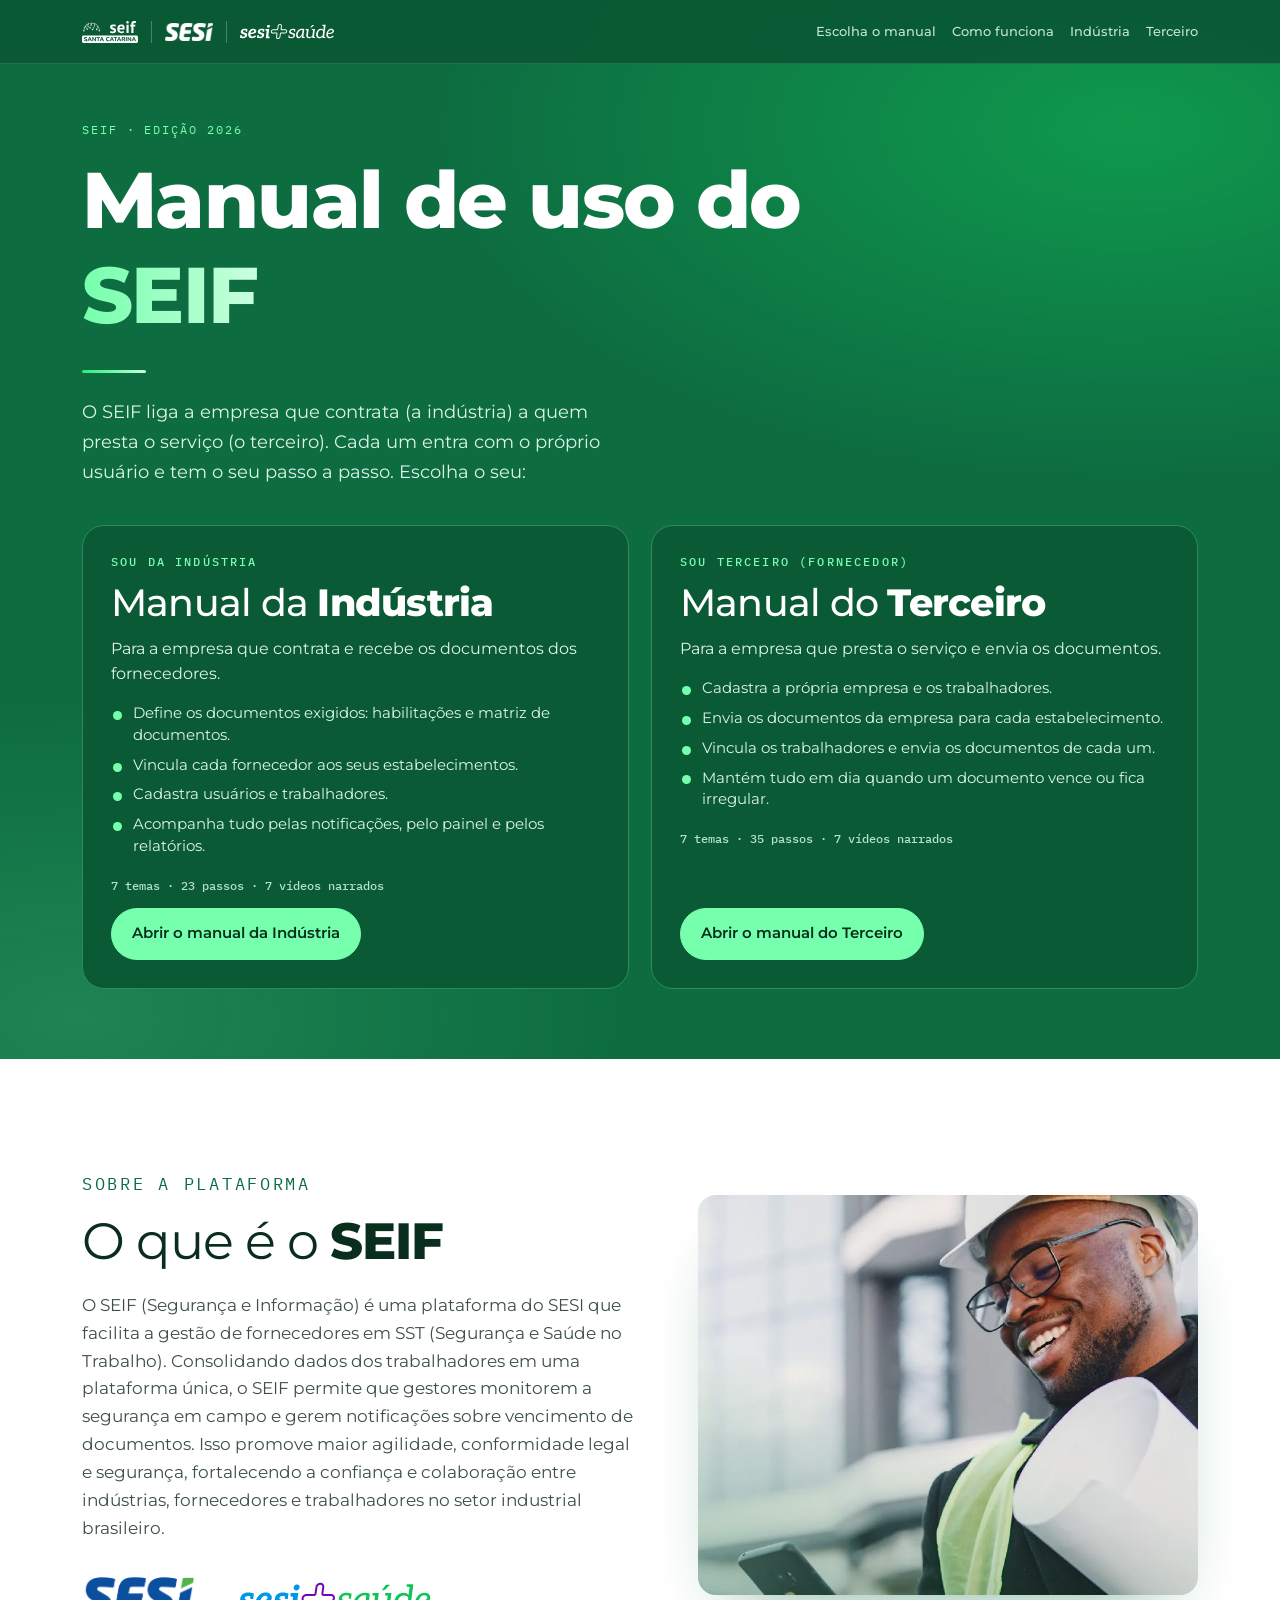
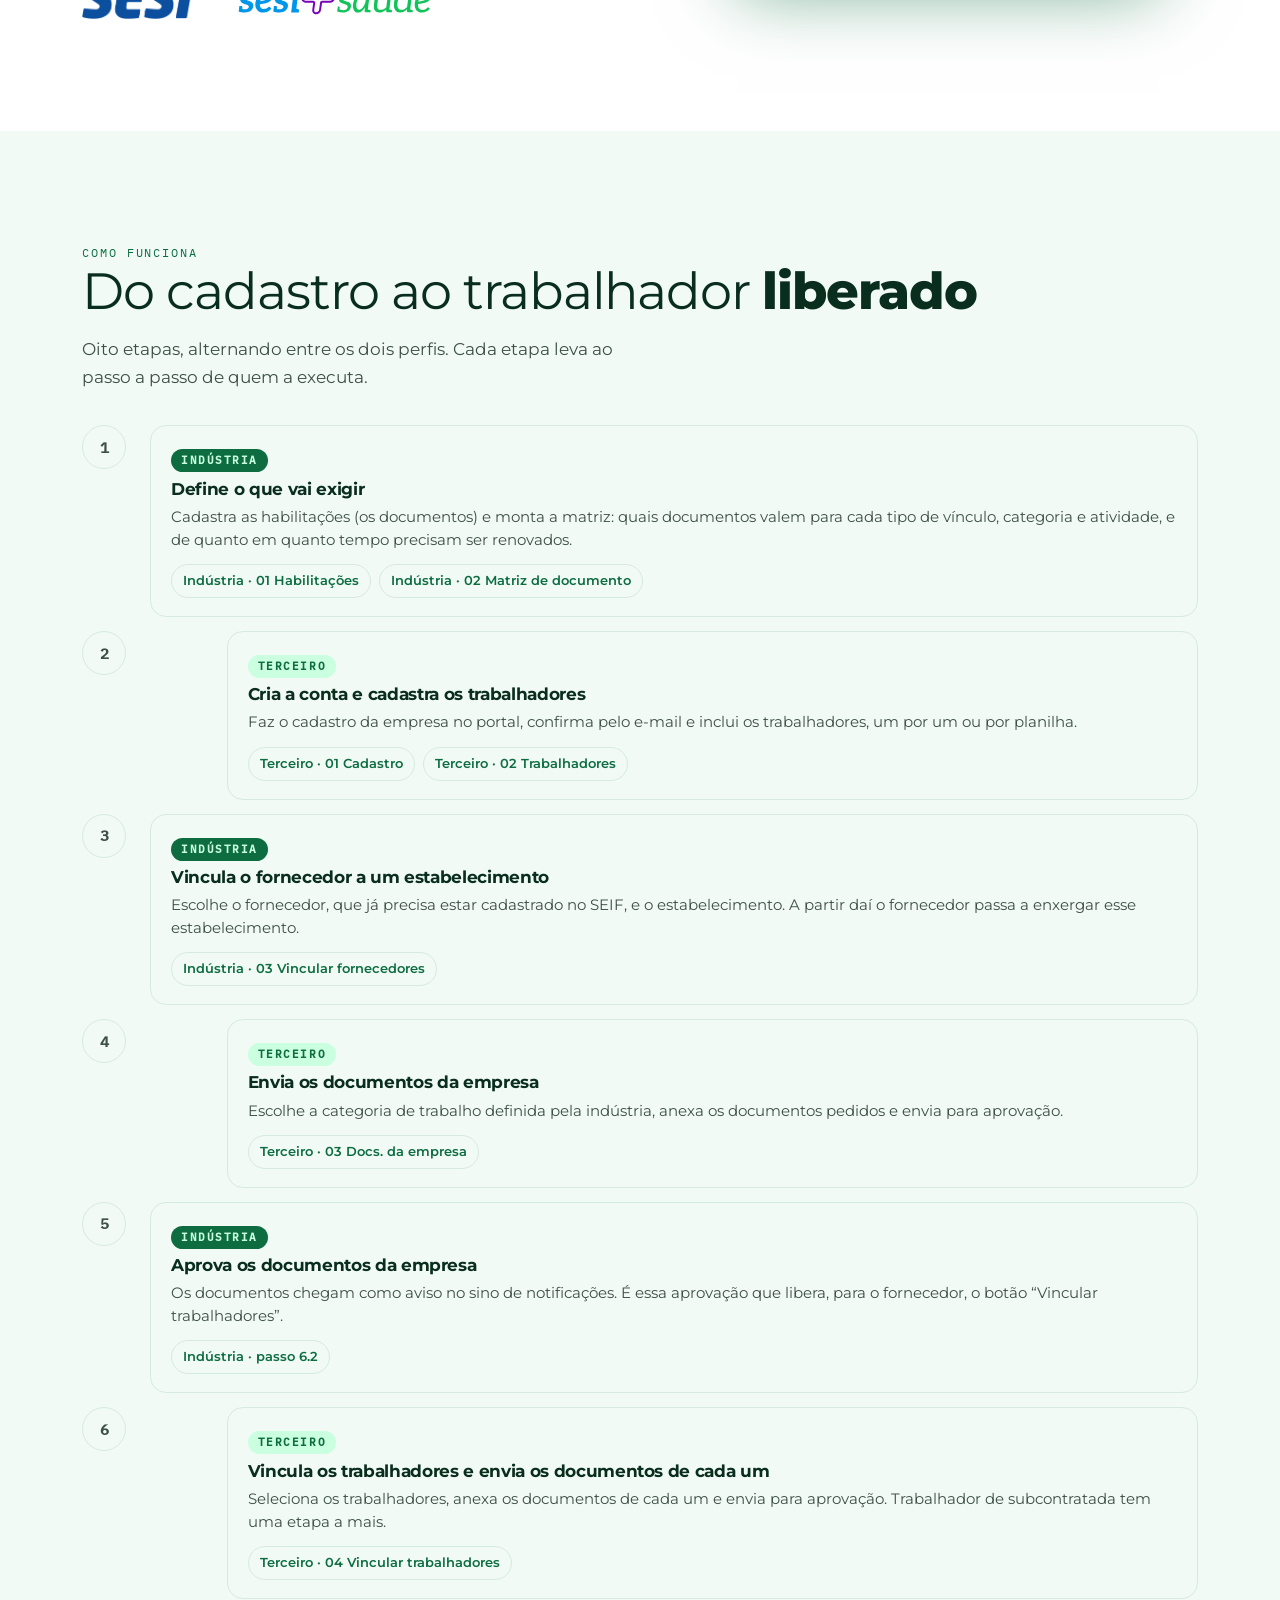
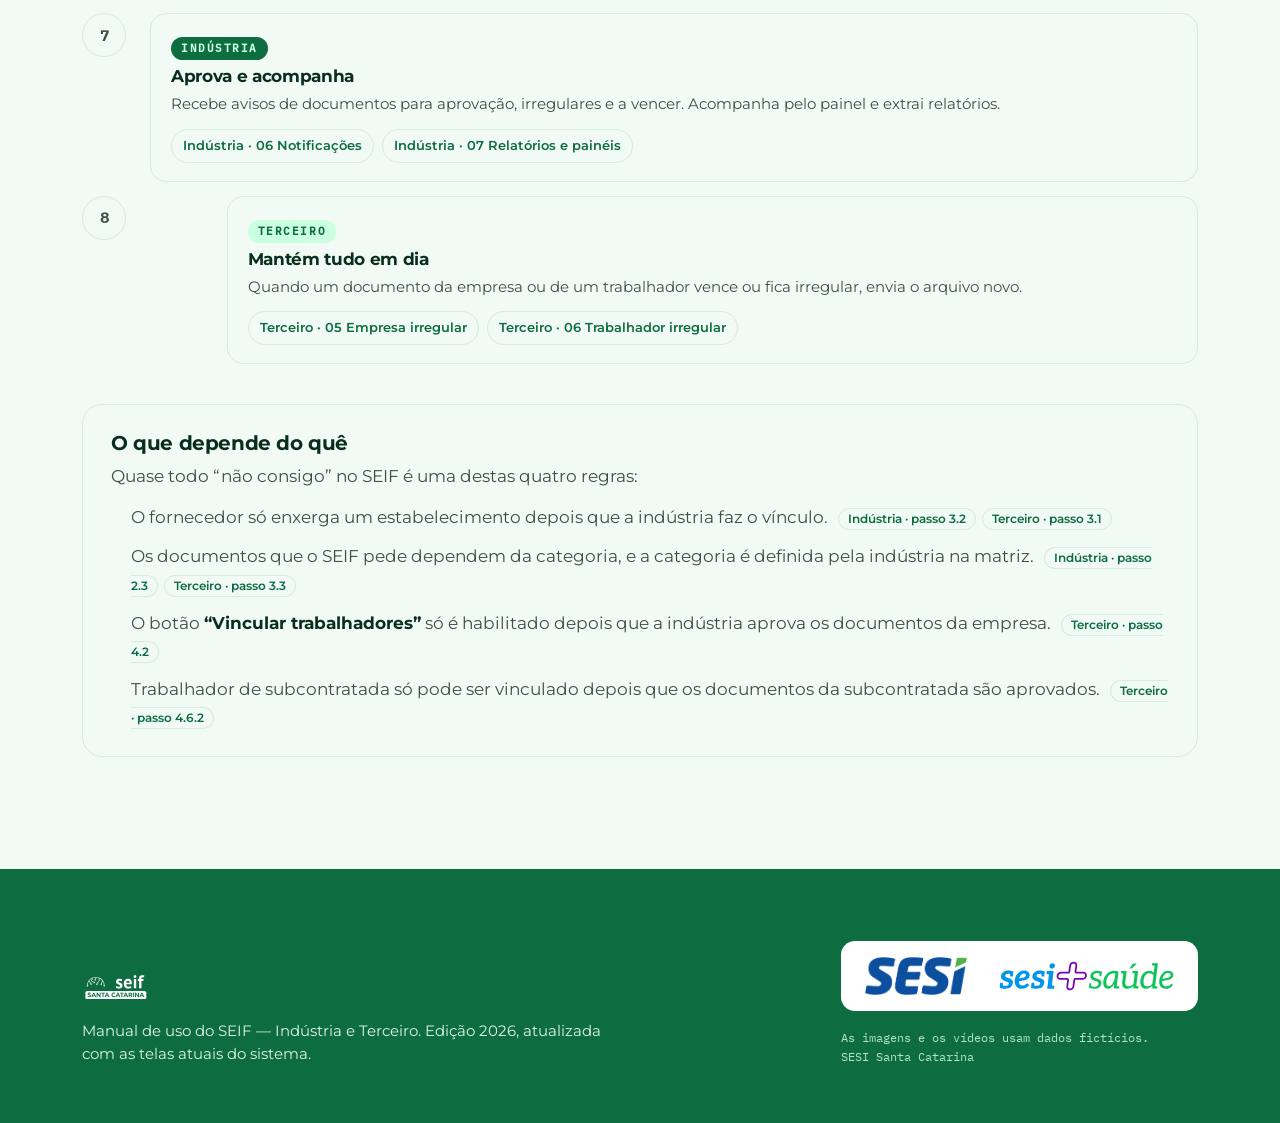
==== index.html @ ada1b806 "Add files via upload" ====
<!DOCTYPE html>
<html lang="pt-BR" class="no-js">
<head>
<meta charset="UTF-8">
<meta name="viewport" content="width=device-width, initial-scale=1.0">
<title>Manual SEIF · 2026</title>
<meta name="description" content="Manual de uso do SEIF: escolha o passo a passo da Indústria ou do Terceiro (fornecedor). Edição 2026.">
<meta name="theme-color" content="#0D6D41">
<link rel="icon" href="data:image/svg+xml,%3Csvg xmlns='http://www.w3.org/2000/svg' viewBox='0 0 64 64'%3E%3Crect width='64' height='64' rx='14' fill='%230D6D41'/%3E%3Ctext x='32' y='44' font-family='Arial' font-size='34' font-weight='700' text-anchor='middle' fill='%23CAFFDF'%3ES%3C/text%3E%3C/svg%3E">
<style>
@font-face{font-family:Montserrat;src:url(assets/fonts/montserrat-latin-400-normal.woff2) format('woff2');font-weight:400;font-display:swap}
@font-face{font-family:Montserrat;src:url(assets/fonts/montserrat-latin-500-normal.woff2) format('woff2');font-weight:500;font-display:swap}
@font-face{font-family:Montserrat;src:url(assets/fonts/montserrat-latin-600-normal.woff2) format('woff2');font-weight:600;font-display:swap}
@font-face{font-family:Montserrat;src:url(assets/fonts/montserrat-latin-700-normal.woff2) format('woff2');font-weight:700;font-display:swap}
@font-face{font-family:Montserrat;src:url(assets/fonts/montserrat-latin-800-normal.woff2) format('woff2');font-weight:800;font-display:swap}
@font-face{font-family:'IBM Plex Mono';src:url(assets/fonts/ibm-plex-mono-latin-400-normal.woff2) format('woff2');font-weight:400;font-display:swap}
@font-face{font-family:'IBM Plex Mono';src:url(assets/fonts/ibm-plex-mono-latin-500-normal.woff2) format('woff2');font-weight:500;font-display:swap}
</style>
<link rel="stylesheet" href="assets/css/manual.css">
</head>
<body>
<a class="skip" href="#conteudo">Pular para o conteúdo</a>

<!-- Ícones reutilizados na página -->
<svg width="0" height="0" style="position:absolute" aria-hidden="true">
  <defs>
    <symbol id="i-busca" viewBox="0 0 24 24" fill="none" stroke="currentColor" stroke-width="1.9" stroke-linecap="round"><circle cx="11" cy="11" r="7"/><path d="m20 20-3.6-3.6"/></symbol>
    <symbol id="i-play" viewBox="0 0 24 24"><path fill="currentColor" d="M8 5.6v12.8c0 .8.9 1.3 1.6.9l10-6.4c.6-.4.6-1.4 0-1.8l-10-6.4C8.9 4.3 8 4.8 8 5.6z"/></symbol>
    <symbol id="i-zoom" viewBox="0 0 24 24" fill="none" stroke="currentColor" stroke-width="1.9" stroke-linecap="round"><circle cx="11" cy="11" r="7"/><path d="m20 20-3.6-3.6M11 8v6M8 11h6"/></symbol>
    <symbol id="i-lupa" viewBox="0 0 24 24"><path fill="currentColor" d="M20 19.59V8l-6-6H6c-1.1 0-1.99.9-1.99 2L4 20c0 1.1.89 2 1.99 2H18c.45 0 .85-.15 1.19-.4l-4.43-4.43c-.8.52-1.74.83-2.76.83-2.76 0-5-2.24-5-5s2.24-5 5-5 5 2.24 5 5c0 1.02-.31 1.96-.83 2.75L20 19.59zM9 13c0 1.66 1.34 3 3 3s3-1.34 3-3-1.34-3-3-3-3 1.34-3 3z"/></symbol>
    <symbol id="i-bloqueado" viewBox="0 0 24 24"><path fill="currentColor" d="M12 2C6.48 2 2 6.48 2 12s4.48 10 10 10 10-4.48 10-10S17.52 2 12 2zM4 12c0-4.42 3.58-8 8-8 1.85 0 3.55.63 4.9 1.69L5.69 16.9C4.63 15.55 4 13.85 4 12zm8 8c-1.85 0-3.55-.63-4.9-1.69L18.31 7.1C19.37 8.45 20 10.15 20 12c0 4.42-3.58 8-8 8z"/></symbol>
    <symbol id="i-grupo" viewBox="0 0 24 24"><path fill="currentColor" d="M16 11c1.66 0 2.99-1.34 2.99-3S17.66 5 16 5c-1.66 0-3 1.34-3 3s1.34 3 3 3zm-8 0c1.66 0 2.99-1.34 2.99-3S9.66 5 8 5C6.34 5 5 6.34 5 8s1.34 3 3 3zm0 2c-2.33 0-7 1.17-7 3.5V19h14v-2.5c0-2.33-4.67-3.5-7-3.5zm8 0c-.29 0-.62.02-.97.05 1.16.84 1.97 1.97 1.97 3.45V19h6v-2.5c0-2.33-4.67-3.5-7-3.5z"/></symbol>
  </defs>
</svg>

<header class="bar">
  <div class="bar__in">
    <div class="marks"><a class="mark" href="#inicio" aria-label="SEIF — voltar ao início"><i class="lg lg--seif" data-lg="logo_w" role="img" aria-label="SEIF Santa Catarina"></i></a><b class="marks__sep" aria-hidden="true"></b><i class="lg lg--sesi" data-lg="logo_sesi" role="img" aria-label="SESI"></i><b class="marks__sep" aria-hidden="true"></b><i class="lg lg--saude" data-lg="logo_saude" role="img" aria-label="sesi+saúde"></i><span class="mark__name">Manual de uso</span></div>
    <nav class="bar__nav" id="menu" aria-label="Seções">
      <a href="#manuais">Escolha o manual</a>
      <a href="#ciclo">Como funciona</a>
      <a href="industria.html">Indústria</a>
      <a href="terceiro.html">Terceiro</a>
    </nav>
    <button class="bar__menu" type="button" aria-expanded="false" aria-controls="menu">Menu</button>
  </div>
  <i class="bar__progress" aria-hidden="true"></i>
</header>
<main id="conteudo">
  <section class="sec dark hero home-hero" id="inicio" data-title="Início" aria-label="Apresentação">
    <div class="wrap">
      <p class="eyebrow">SEIF · Edição 2026</p>
      <h1><span class="rv"><span>Manual</span></span> <span class="rv"><span>de</span></span> <span class="rv"><span>uso</span></span> <span class="rv"><span>do</span></span> <span class="rv"><span><em>SEIF</em></span></span></h1>
      <div class="hero__rule"></div>
      <p class="hero__lede">O SEIF liga a empresa que contrata (a indústria) a quem presta o serviço (o terceiro). Cada um entra com o próprio usuário e tem o seu passo a passo. Escolha o seu:</p>
      <div class="choose" id="manuais">
        <a class="pick up" href="industria.html">
          <span class="pick__tag">Sou da indústria</span>
          <h2>Manual da <b>Indústria</b></h2>
          <p>Para a empresa que contrata e recebe os documentos dos fornecedores.</p>
          <ul><li>Define os documentos exigidos: habilitações e matriz de documentos.</li><li>Vincula cada fornecedor aos seus estabelecimentos.</li><li>Cadastra usuários e trabalhadores.</li><li>Acompanha tudo pelas notificações, pelo painel e pelos relatórios.</li></ul>
          <span class="pick__meta">7 temas · 23 passos · 7 vídeos narrados</span>
          <span class="btn btn--solid">Abrir o manual da Indústria</span>
        </a>
        <a class="pick up" href="terceiro.html">
          <span class="pick__tag">Sou terceiro (fornecedor)</span>
          <h2>Manual do <b>Terceiro</b></h2>
          <p>Para a empresa que presta o serviço e envia os documentos.</p>
          <ul><li>Cadastra a própria empresa e os trabalhadores.</li><li>Envia os documentos da empresa para cada estabelecimento.</li><li>Vincula os trabalhadores e envia os documentos de cada um.</li><li>Mantém tudo em dia quando um documento vence ou fica irregular.</li></ul>
          <span class="pick__meta">7 temas · 35 passos · 7 vídeos narrados</span>
          <span class="btn btn--solid">Abrir o manual do Terceiro</span>
        </a>
      </div>
    </div>
  </section>
  <section class="sec" id="sobre" data-title="O que é o SEIF">
    <div class="wrap">
      <div class="about">
        <div class="up">
          <p class="eyebrow">Sobre a plataforma</p>
          <h2>O que é o <b>SEIF</b></h2>
          <p>O SEIF (Segurança e Informação) é uma plataforma do SESI que facilita a gestão de fornecedores em SST (Segurança e Saúde no Trabalho). Consolidando dados dos trabalhadores em uma plataforma única, o SEIF permite que gestores monitorem a segurança em campo e gerem notificações sobre vencimento de documentos. Isso promove maior agilidade, conformidade legal e segurança, fortalecendo a confiança e colaboração entre indústrias, fornecedores e trabalhadores no setor industrial brasileiro.</p>
          <div class="brands"><img class="brands__sesi" data-img="logo_sesi" alt="SESI" width="470" height="176" loading="lazy" decoding="async"><img class="brands__saude" data-img="logo_saude" alt="SESI Saúde" width="553" height="95" loading="lazy" decoding="async"></div>
        </div>
        <figure class="photo up"><img data-img="capa" alt="Trabalhador da indústria consultando o celular" width="1100" height="699" loading="lazy"></figure>
      </div>
      </div>
  </section>
  <section class="sec soft" id="ciclo" data-title="Como funciona">
    <div class="wrap">
      <div class="up"><p class="eyebrow">Como funciona</p><h2>Do cadastro ao trabalhador <b>liberado</b></h2><p class="chap__lede" style="color:var(--ink-2)">Oito etapas, alternando entre os dois perfis. Cada etapa leva ao passo a passo de quem a executa.</p></div>
      <ol class="flow">
        <li class="i up"><span class="flow__n" aria-hidden="true">1</span><div class="flow__card"><span class="tag tag--i">Indústria</span><h3><span class="vh">Etapa 1: </span>Define o que vai exigir</h3><p>Cadastra as habilitações (os documentos) e monta a matriz: quais documentos valem para cada tipo de vínculo, categoria e atividade, e de quanto em quanto tempo precisam ser renovados.</p><p class="chips"><a class="chip chip--i" href="industria.html#habilitar">Indústria · 01 Habilitações</a><a class="chip chip--i" href="industria.html#matriz">Indústria · 02 Matriz de documento</a></p></div></li>
        <li class="f up"><span class="flow__n" aria-hidden="true">2</span><div class="flow__card"><span class="tag tag--f">Terceiro</span><h3><span class="vh">Etapa 2: </span>Cria a conta e cadastra os trabalhadores</h3><p>Faz o cadastro da empresa no portal, confirma pelo e-mail e inclui os trabalhadores, um por um ou por planilha.</p><p class="chips"><a class="chip chip--f" href="terceiro.html#cadastro">Terceiro · 01 Cadastro</a><a class="chip chip--f" href="terceiro.html#trabalhadores">Terceiro · 02 Trabalhadores</a></p></div></li>
        <li class="i up"><span class="flow__n" aria-hidden="true">3</span><div class="flow__card"><span class="tag tag--i">Indústria</span><h3><span class="vh">Etapa 3: </span>Vincula o fornecedor a um estabelecimento</h3><p>Escolhe o fornecedor, que já precisa estar cadastrado no SEIF, e o estabelecimento. A partir daí o fornecedor passa a enxergar esse estabelecimento.</p><p class="chips"><a class="chip chip--i" href="industria.html#fornecedores">Indústria · 03 Vincular fornecedores</a></p></div></li>
        <li class="f up"><span class="flow__n" aria-hidden="true">4</span><div class="flow__card"><span class="tag tag--f">Terceiro</span><h3><span class="vh">Etapa 4: </span>Envia os documentos da empresa</h3><p>Escolhe a categoria de trabalho definida pela indústria, anexa os documentos pedidos e envia para aprovação.</p><p class="chips"><a class="chip chip--f" href="terceiro.html#documentos-empresa">Terceiro · 03 Docs. da empresa</a></p></div></li>
        <li class="i up"><span class="flow__n" aria-hidden="true">5</span><div class="flow__card"><span class="tag tag--i">Indústria</span><h3><span class="vh">Etapa 5: </span>Aprova os documentos da empresa</h3><p>Os documentos chegam como aviso no sino de notificações. É essa aprovação que libera, para o fornecedor, o botão “Vincular trabalhadores”.</p><p class="chips"><a class="chip chip--i" href="industria.html#passo-6-2">Indústria · passo 6.2</a></p></div></li>
        <li class="f up"><span class="flow__n" aria-hidden="true">6</span><div class="flow__card"><span class="tag tag--f">Terceiro</span><h3><span class="vh">Etapa 6: </span>Vincula os trabalhadores e envia os documentos de cada um</h3><p>Seleciona os trabalhadores, anexa os documentos de cada um e envia para aprovação. Trabalhador de subcontratada tem uma etapa a mais.</p><p class="chips"><a class="chip chip--f" href="terceiro.html#vincular">Terceiro · 04 Vincular trabalhadores</a></p></div></li>
        <li class="i up"><span class="flow__n" aria-hidden="true">7</span><div class="flow__card"><span class="tag tag--i">Indústria</span><h3><span class="vh">Etapa 7: </span>Aprova e acompanha</h3><p>Recebe avisos de documentos para aprovação, irregulares e a vencer. Acompanha pelo painel e extrai relatórios.</p><p class="chips"><a class="chip chip--i" href="industria.html#notificacoes">Indústria · 06 Notificações</a><a class="chip chip--i" href="industria.html#relatorios">Indústria · 07 Relatórios e painéis</a></p></div></li>
        <li class="f up"><span class="flow__n" aria-hidden="true">8</span><div class="flow__card"><span class="tag tag--f">Terceiro</span><h3><span class="vh">Etapa 8: </span>Mantém tudo em dia</h3><p>Quando um documento da empresa ou de um trabalhador vence ou fica irregular, envia o arquivo novo.</p><p class="chips"><a class="chip chip--f" href="terceiro.html#irregular-empresa">Terceiro · 05 Empresa irregular</a><a class="chip chip--f" href="terceiro.html#irregular-trabalhadores">Terceiro · 06 Trabalhador irregular</a></p></div></li>
      </ol>
      <div class="rules up">
        <h3>O que depende do quê</h3>
        <p>Quase todo “não consigo” no SEIF é uma destas quatro regras:</p>
        <ul>
          <li>O fornecedor só enxerga um estabelecimento depois que a indústria faz o vínculo. <a class="chip chip--i" href="industria.html#passo-3-2">Indústria · passo 3.2</a><a class="chip chip--f" href="terceiro.html#passo-3-1">Terceiro · passo 3.1</a></li>
          <li>Os documentos que o SEIF pede dependem da categoria, e a categoria é definida pela indústria na matriz. <a class="chip chip--i" href="industria.html#passo-2-3">Indústria · passo 2.3</a><a class="chip chip--f" href="terceiro.html#passo-3-3">Terceiro · passo 3.3</a></li>
          <li>O botão <b>“Vincular trabalhadores”</b> só é habilitado depois que a indústria aprova os documentos da empresa. <a class="chip chip--f" href="terceiro.html#passo-4-2">Terceiro · passo 4.2</a></li>
          <li>Trabalhador de subcontratada só pode ser vinculado depois que os documentos da subcontratada são aprovados. <a class="chip chip--f" href="terceiro.html#passo-4-6-2">Terceiro · passo 4.6.2</a></li>
        </ul>
      </div>
    </div>
  </section>
</main>


<footer class="sec dark foot">
  <div class="wrap foot__in">
    <div>
      <img data-img="logo_w" data-now alt="SEIF Santa Catarina" width="101" height="36">
      <p>Manual de uso do SEIF — Indústria e Terceiro. Edição 2026, atualizada com as telas atuais do sistema.</p>
    </div>
    <div>
      <div class="foot__brands"><img class="brands__sesi" data-img="logo_sesi" alt="SESI" width="470" height="176" loading="lazy" decoding="async"><img class="brands__saude" data-img="logo_saude" alt="SESI Saúde" width="553" height="95" loading="lazy" decoding="async"></div>
      <small>As imagens e os vídeos usam dados fictícios.</small>
      <small>SESI Santa Catarina</small>
    </div>
  </div>
</footer>

<script>window.IMAGENS = {"logo_w": "assets/img/comum/logo_w.svg", "logo_sesi": "assets/img/comum/logo_sesi.webp", "logo_saude": "assets/img/comum/logo_saude.svg", "capa": "assets/img/comum/capa.webp"};
window.SUGESTOES = [];</script>
<script src="assets/js/manual.js"></script>
</body>
</html>
---- assets/css/manual.css ----
/* =============================================================
   MANUAL SEIF — Portal do Fornecedor (edição 2026)
   Mesmas interações do portfólio: HTML, CSS e JavaScript puros.
   Sem build, sem dependências: tudo cabe em um único index.html.
   ============================================================= */

/* ---------- 1. TOKENS ----------
   Cores: paleta "Saúde e segurança do trabalho" do manual de marca
   SESI Saúde (10C459, 0D6D41, 2DEA79, 76FFAD, CAFFDF), a mesma do
   manual em Word/PDF.
   As seções claras usam os valores padrão.
   As seções escuras (.dark) redefinem as mesmas variáveis,
   então todo componente se adapta sozinho ao fundo.          */
:root{
  --g500:#10C459;   /* verde principal */
  --g800:#0D6D41;   /* verde-escuro: texto de destaque e fundos com letra branca */
  --g400:#2DEA79;
  --g300:#76FFAD;
  --g100:#CAFFDF;

  --bg:#FFFFFF;
  --panel:#F3FBF6;
  --line:#D6EBDF;
  --line-soft:#E6F4EC;
  --ink:#0A2E1E;
  --ink-2:#3D4F46;
  --ink-3:#5C6F65;
  --accent:#0D6D41;
  --accent-soft:rgba(16,196,89,.12);

  --display:'Montserrat',system-ui,sans-serif;
  --body:'Montserrat',system-ui,sans-serif;
  --mono:'IBM Plex Mono',ui-monospace,monospace;

  --maxw:1180px;
  --bar:64px;
  --ease:cubic-bezier(.16,1,.3,1);
}
.dark{
  --bg:#0D6D41;
  --panel:#0A5A35;
  --line:#2F8A5E;
  --line-soft:#1D7A4E;
  --ink:#FFFFFF;
  --ink-2:#DDF5E8;
  --ink-3:#B4E3C9;
  --accent:#76FFAD;
  --accent-soft:rgba(118,255,173,.16);
}
.soft{--bg:#F1FAF5;--panel:#FFFFFF}

/* ---------- 2. BASE ---------- */
*{margin:0;padding:0;box-sizing:border-box}
html{scroll-behavior:smooth;-webkit-text-size-adjust:100%;scroll-padding-top:calc(var(--bar) + 24px)}
body{
  background:#FFFFFF;color:var(--ink-2);
  font-family:var(--body);font-size:17px;line-height:1.65;
  -webkit-font-smoothing:antialiased;
}
main{overflow-x:clip}
img,svg{display:block;max-width:100%}
img{height:auto}
a{color:inherit;text-decoration:none}
button{font:inherit;color:inherit;background:none;border:0;cursor:pointer}
ol,ul{list-style:none}
b,strong{color:var(--ink);font-weight:700}
.skip{position:absolute;left:-999px;top:8px;z-index:100;background:var(--g800);color:#fff;padding:10px 14px;border-radius:8px}
.skip:focus{left:8px}
:focus-visible{outline:2px solid var(--accent);outline-offset:3px;border-radius:4px}
.wrap{max-width:var(--maxw);margin:0 auto;padding:0 32px}
@media(max-width:640px){.wrap{padding:0 18px}body{font-size:16px}}
.sec{background:var(--bg);color:var(--ink-2);padding:112px 0;position:relative}
@media(max-width:640px){.sec{padding:72px 0}}
.eyebrow{font-family:var(--mono);font-size:12px;letter-spacing:.16em;text-transform:uppercase;color:var(--accent)}
h1,h2,h3,h4{font-family:var(--display);color:var(--ink);letter-spacing:-.02em;line-height:1.1}
h1{font-size:clamp(2.6rem,6.2vw,5rem);font-weight:800}
h2{font-size:clamp(1.9rem,4.4vw,3.2rem);font-weight:400}
h2 b{font-weight:800}
h3{font-size:clamp(1.15rem,2vw,1.4rem);font-weight:700;line-height:1.25}
.btn{display:inline-flex;align-items:center;gap:10px;padding:13px 20px;border:1px solid var(--line);border-radius:999px;font-size:14.5px;font-weight:600;color:var(--ink);transition:background .2s,color .2s,border-color .2s}
.btn:hover{border-color:var(--ink-3)}
.btn--solid{background:var(--accent);border-color:var(--accent);color:#fff}
.btn--solid:hover{background:transparent;color:var(--accent);border-color:var(--accent)}
.dark .btn--solid{color:#06301D}
.dark .btn--solid:hover{color:var(--accent)}
.link{color:var(--accent);font-weight:600;border-bottom:1px solid currentColor}
kbd{font-family:var(--mono);font-size:11px;padding:1px 6px;border:1px solid currentColor;border-radius:4px;opacity:.7}

/* ---------- 3. ANIMAÇÃO DE ENTRADA ----------
   O JS adiciona .is-in quando o elemento entra na tela.       */
.up{opacity:0;transform:translateY(24px);transition:opacity .8s ease,transform .8s var(--ease)}
.up.is-in{opacity:1;transform:none}
.no-js .up{opacity:1;transform:none}

/* Número gigante do capítulo: se preenche com a rolagem */
.outline-word{
  display:block;font-family:var(--display);font-weight:800;letter-spacing:-.05em;line-height:.82;
  font-size:clamp(5.5rem,17vw,13rem);white-space:nowrap;user-select:none;pointer-events:none;
  color:transparent;
  background:linear-gradient(90deg,var(--accent) var(--fill,0%),var(--line) var(--fill,0%));
  -webkit-background-clip:text;background-clip:text;
}

/* ---------- 4. BARRA SUPERIOR ---------- */
.bar{
  position:fixed;inset:0 0 auto 0;height:var(--bar);z-index:60;
  background:rgba(10,90,53,.96);backdrop-filter:blur(12px);-webkit-backdrop-filter:blur(12px);
  border-bottom:1px solid rgba(255,255,255,.12);color:#F2FBF6;
}
.bar__in{max-width:var(--maxw);height:100%;margin:0 auto;padding:0 32px;display:flex;align-items:center;gap:20px}
@media(max-width:640px){.bar__in{padding:0 18px;gap:10px}}
.mark{display:flex;align-items:center;gap:14px;white-space:nowrap}
.mark img{height:30px;width:auto}
.mark__name{font-size:13px;font-weight:600;color:#DDF5E8;border-left:1px solid rgba(255,255,255,.22);padding-left:14px;opacity:0;transform:translateY(6px);transition:opacity .3s,transform .3s}
@media(min-width:1161px){.mark__name{display:none}}
.bar.scrolled .mark__name{opacity:1;transform:none}
@media(max-width:560px){.mark__name{display:none}}
.bar__nav{display:flex;gap:18px;margin-left:auto;font-size:13px;font-weight:500;color:#BFE6D0}
.bar__nav a{transition:color .2s;position:relative;padding:4px 0;white-space:nowrap}
.bar__nav a:hover,.bar__nav a[aria-current="true"]{color:#FFFFFF}
.bar__nav a[aria-current="true"]::after{content:'';position:absolute;left:0;right:0;bottom:-3px;height:2px;border-radius:2px;background:#76FFAD}
.bar__search{display:inline-flex;align-items:center;gap:8px;padding:8px 13px;border:1px solid rgba(255,255,255,.3);border-radius:999px;font-size:12.5px;font-weight:500;color:#F2FBF6;transition:border-color .2s,background .2s;white-space:nowrap}
.bar__search:hover{border-color:#76FFAD;background:rgba(118,255,173,.14)}
.bar__search svg{width:16px;height:16px}
.bar__menu{display:none;font-family:var(--mono);font-size:11.5px;letter-spacing:.14em;text-transform:uppercase;padding:8px 13px;border:1px solid rgba(255,255,255,.3);border-radius:999px}
.bar__progress{position:absolute;left:0;bottom:-1px;height:2px;width:100%;background:linear-gradient(90deg,#2DEA79,#CAFFDF);transform-origin:0 50%;transform:scaleX(var(--p,0))}
@media(max-width:1160px){
  .bar__nav{display:none}
  .bar__search{margin-left:auto}
  .bar__menu{display:inline-flex}
  .bar__nav.open{
    display:flex;flex-direction:column;gap:0;position:absolute;top:var(--bar);left:0;right:0;
    background:#0A5A35;border-bottom:1px solid rgba(255,255,255,.14);padding:8px 18px 16px;font-size:15px;
  }
  .bar__nav.open a{padding:12px 0;border-bottom:1px solid rgba(255,255,255,.12);color:#DDF5E8}
  .bar__nav.open a[aria-current="true"]{color:#fff}
  .bar__nav.open a[aria-current="true"]::after{display:none}
}
@media(max-width:420px){.bar__search span,.bar__search kbd{display:none}.bar__search{padding:9px}}

/* ---------- 5. NAVEGAÇÃO DE CAPÍTULOS (lateral) ----------
   Só aparece em telas largas, onde há margem livre:
   assim o rótulo nunca cobre o conteúdo. Fica sobre uma
   pastilha branca para se ler tanto no verde quanto no branco. */
.chapters{position:fixed;right:18px;top:50%;transform:translateY(-50%);z-index:50;display:none;padding:12px 9px 12px 11px;border-radius:999px;background:rgba(255,255,255,.94);border:1px solid rgba(13,109,65,.16);box-shadow:0 12px 30px -14px rgba(6,48,29,.55)}
@media(min-width:1380px){.chapters{display:block}}
.chapters ol{display:flex;flex-direction:column;gap:4px}
.chapters a{position:relative;display:flex;align-items:center;justify-content:flex-end;width:30px;height:22px;color:#8DB7A2}
.chapters a i{display:block;width:16px;height:2px;border-radius:2px;background:currentColor;transition:width .3s var(--ease)}
.chapters a span{position:absolute;right:calc(100% + 16px);top:50%;padding:4px 11px;border-radius:999px;background:#FFFFFF;border:1px solid rgba(13,109,65,.16);box-shadow:0 8px 22px -12px rgba(6,48,29,.6);color:#0D6D41;font-family:var(--mono);font-size:10.5px;letter-spacing:.14em;text-transform:uppercase;opacity:0;transform:translate(6px,-50%);transition:opacity .25s,transform .25s;white-space:nowrap;pointer-events:none}
.chapters a:hover span,.chapters a:focus-visible span{opacity:1;transform:translate(0,-50%)}
.chapters a:hover{color:#0D6D41}
.chapters a[aria-current="true"]{color:#0D6D41}
.chapters a[aria-current="true"] i{width:30px}

/* ---------- 6. TOPO ---------- */
.hero{
  min-height:100svh;display:flex;flex-direction:column;justify-content:center;
  padding:calc(var(--bar) + 56px) 0 84px;overflow:hidden;overflow:clip;
  background:
    radial-gradient(1100px 560px at 88% 12%,rgba(16,196,89,.50),transparent 62%),
    radial-gradient(900px 520px at 6% 96%,rgba(118,255,173,.16),transparent 60%),
    var(--bg);
}
.hero__grid{display:grid;grid-template-columns:minmax(0,1fr) minmax(0,1.08fr);gap:56px;align-items:center;width:100%}
@media(max-width:980px){.hero__grid{grid-template-columns:1fr;gap:44px}}
.hero h1{margin:16px 0 24px;max-width:12ch}
.hero h1 em{font-style:normal;background:linear-gradient(90deg,#76FFAD,#CAFFDF);-webkit-background-clip:text;background-clip:text;color:transparent}
.rv{display:inline-block;overflow:hidden;vertical-align:top;padding-bottom:.1em}
.rv>span{display:inline-block;transform:translateY(105%);transition:transform .9s var(--ease)}
.hero.is-in .rv>span{transform:none}
.no-js .rv>span{transform:none}
.hero__rule{width:64px;height:3px;border-radius:3px;background:linear-gradient(90deg,#2DEA79,#CAFFDF);margin:0 0 24px}
.hero__lede{font-size:clamp(1.02rem,1.8vw,1.14rem);max-width:46ch}
.finder{
  margin-top:30px;display:flex;align-items:center;gap:12px;width:100%;max-width:520px;
  padding:16px 18px;border:1px solid var(--line);border-radius:14px;background:rgba(255,255,255,.07);
  color:var(--ink-3);text-align:left;font-size:15px;transition:border-color .2s,background .2s,color .2s;
}
.finder:hover{border-color:var(--accent);background:var(--accent-soft);color:var(--ink-2)}
.finder svg{width:20px;height:20px;flex:none;color:var(--accent)}
.finder span{flex:1}
.hero__cta{display:flex;flex-wrap:wrap;gap:12px;margin-top:20px}
.hero__meta{display:flex;flex-wrap:wrap;gap:8px 22px;margin-top:28px;font-family:var(--mono);font-size:12px;color:var(--ink-3)}
.hero__meta li::before{content:'◆ ';color:var(--accent)}
.scroll-cue{position:absolute;left:50%;bottom:22px;transform:translateX(-50%);font-family:var(--mono);font-size:10.5px;letter-spacing:.2em;text-transform:uppercase;color:var(--ink-3);display:flex;flex-direction:column;align-items:center;gap:6px}
.scroll-cue span{animation:cue 1.8s ease-in-out infinite}
@keyframes cue{50%{transform:translateY(5px)}}
@media(max-height:720px){.scroll-cue{display:none}}

/* Arte do topo: telas do sistema em camadas.
   Cada camada tem uma profundidade (data-depth) e se move com o mouse. */
.art{position:relative;height:480px}
.layer{will-change:transform}
.screen{position:absolute;border-radius:12px;overflow:hidden;border:1px solid rgba(255,255,255,.2);background:#fff;box-shadow:0 40px 90px -30px rgba(3,34,20,.75)}
.screen img{width:100%}
.screen--a{top:0;right:0;width:88%}
.screen--b{left:0;bottom:4%;width:64%}
.chipcard{position:absolute;right:3%;bottom:0;display:grid;gap:9px;min-width:236px;padding:14px 16px;border-radius:14px;background:#fff;color:#0A2E1E;font-size:13px;box-shadow:0 26px 60px -18px rgba(3,34,20,.65)}
.chipcard small{font-family:var(--mono);font-size:10.5px;letter-spacing:.12em;text-transform:uppercase;color:#5C6F65}
.chipcard strong{font-size:14px;color:#0A2E1E}
.pills{display:flex;flex-wrap:wrap;gap:6px}
.pill{padding:3px 9px;border-radius:6px;font-weight:600;font-size:12px}
/* as três etiquetas repetem as cores das etiquetas do próprio SEIF */
.pill--a{background:#E2F3FB;color:#17709F}
.pill--r{background:#E3F5EA;color:#1F7A50}
.pill--i{background:#FCE7E6;color:#B5372F}
@media(max-width:980px){.art{height:360px}}
@media(max-width:560px){.art{height:240px}.chipcard{display:none}.screen--b{width:70%}}

/* ---------- 7. SOBRE + TEMAS ---------- */
.about{display:grid;grid-template-columns:minmax(0,1.05fr) minmax(0,.95fr);gap:64px;align-items:center}
@media(max-width:900px){.about{grid-template-columns:minmax(0,1fr);gap:36px}}
.about h2{margin:14px 0 22px}
.about p{font-size:1.06rem;max-width:58ch}
/* Marcas: SESI e sesi+saúde, nas versões coloridas, sempre sobre branco */
.brands{display:flex;flex-wrap:wrap;align-items:center;gap:20px 44px;margin-top:34px}
.brands img{width:auto}
.brands__sesi{height:42px}
.brands__saude{height:33px}
@media(max-width:640px){.brands{gap:16px 30px;margin-top:28px}.brands__sesi{height:34px}.brands__saude{height:27px}}
.photo{position:relative;border-radius:18px;overflow:hidden;box-shadow:0 34px 70px -40px rgba(13,109,65,.6)}
.photo img{width:100%;aspect-ratio:5/4;object-fit:cover;object-position:68% 32%}
.photo::after{content:'';position:absolute;inset:0;background:linear-gradient(200deg,transparent 55%,rgba(13,109,65,.35))}
.toc{margin-top:96px}
.toc__head{display:flex;flex-wrap:wrap;justify-content:space-between;align-items:end;gap:12px 32px}
.toc__grid{display:grid;grid-template-columns:repeat(auto-fill,minmax(250px,1fr));gap:14px;margin-top:30px}
.card{
  position:relative;display:flex;flex-direction:column;gap:16px;min-height:178px;padding:22px 22px 18px;
  border:1px solid var(--line);border-radius:16px;background:var(--panel);
  transition:transform .35s var(--ease),border-color .25s,box-shadow .35s;
}
.card:hover{transform:translateY(-4px);border-color:var(--accent);box-shadow:0 20px 44px -26px rgba(13,109,65,.5)}
.card__n{font-family:var(--display);font-weight:800;font-size:2.6rem;line-height:1;letter-spacing:-.04em;color:transparent;-webkit-text-stroke:1.4px var(--accent)}
.card__t{font-size:1rem;font-weight:500;line-height:1.35;color:var(--ink)}
.card__t b{font-weight:800}
.card__m{margin-top:auto;display:flex;justify-content:space-between;font-family:var(--mono);font-size:11.5px;color:var(--ink-3)}
.card__m i{font-style:normal;color:var(--accent);transition:transform .3s var(--ease)}
.card:hover .card__m i{transform:translateX(4px)}

/* ---------- 8. CAPÍTULOS ---------- */
.chap{padding:96px 0 88px;overflow:hidden;overflow:clip}
.chap__in{display:grid;grid-template-columns:auto minmax(0,1fr);gap:20px 52px;align-items:end}
@media(max-width:820px){.chap__in{grid-template-columns:1fr;gap:12px}}
.chap h2{max-width:18ch}
.chap__lede{margin-top:16px;max-width:52ch;color:var(--ink-2)}
.chap__meta{margin-top:16px;font-family:var(--mono);font-size:12px;letter-spacing:.12em;text-transform:uppercase;color:var(--accent)}

/* Vídeo do tema: tela grande + lista de passos que leva ao ponto certo */
.vid{grid-column:1/-1;margin-top:40px;display:grid;grid-template-columns:minmax(0,1.75fr) minmax(250px,.85fr);gap:28px;align-items:start}
@media(max-width:980px){.vid{grid-template-columns:1fr;gap:20px;margin-top:28px}}
.vid__screen{position:relative;aspect-ratio:16/10;border-radius:16px;overflow:hidden;background:#06301D;border:1px solid var(--line);box-shadow:0 40px 90px -40px rgba(3,34,20,.8)}
.vid__screen video{display:block;width:100%;height:100%;background:#06301D}
.vid__start{position:absolute;inset:0;display:block;width:100%;height:100%;cursor:pointer}
.vid__start img{width:100%;height:100%;object-fit:cover;transition:transform .8s var(--ease),filter .4s}
.vid__start::after{content:'';position:absolute;inset:0;background:linear-gradient(180deg,rgba(4,34,21,0) 40%,rgba(4,34,21,.55))}
.vid__start:hover img{transform:scale(1.025);filter:saturate(1.05)}
.vid__play{position:absolute;left:50%;top:50%;z-index:1;width:84px;height:84px;margin:-42px 0 0 -42px;border-radius:50%;display:grid;place-items:center;
  background:#0D6D41;color:#fff;box-shadow:0 0 0 10px rgba(16,196,89,.32),0 20px 40px -10px rgba(3,34,20,.65);transition:transform .35s var(--ease),box-shadow .35s}
.vid__play svg{width:34px;height:34px;margin-left:4px}
.vid__start:hover .vid__play{transform:scale(1.08);box-shadow:0 0 0 16px rgba(16,196,89,.24),0 20px 40px -10px rgba(3,34,20,.65)}
.vid__erro{position:absolute;inset:auto 16px 16px;padding:12px 14px;border-radius:12px;background:rgba(4,34,21,.92);color:#F2FBF6;font-size:14px}
.vid__badge{position:absolute;left:16px;bottom:14px;z-index:1;padding:6px 11px;border-radius:999px;background:rgba(4,34,21,.82);color:#F2FBF6;font-family:var(--mono);font-size:12px;letter-spacing:.06em}
@media(max-width:640px){.vid__play{width:64px;height:64px;margin:-32px 0 0 -32px}.vid__play svg{width:26px;height:26px}}
.vid__side .eyebrow{margin-bottom:12px}
.vid__steps{display:grid;gap:4px;max-height:min(60vh,520px);overflow:auto;padding-right:4px}
.vid__steps button{width:100%;display:grid;grid-template-columns:auto 1fr auto;gap:12px;align-items:center;text-align:left;padding:10px 12px;border-radius:12px;border:1px solid transparent;color:var(--ink-2);transition:background .2s,border-color .2s,color .2s}
.vid__steps button:hover{background:rgba(255,255,255,.08);border-color:var(--line)}
.vid__steps button.on{background:var(--accent-soft);border-color:rgba(118,255,173,.5);color:var(--ink)}
.vid__code{min-width:38px;padding:3px 0;border-radius:7px;text-align:center;background:rgba(118,255,173,.16);color:#CAFFDF;font-family:var(--mono);font-size:12px}
.vid__steps button.on .vid__code{background:#76FFAD;color:#06301D}
.vid > *{min-width:0}
.vid__title{min-width:0;font-size:14.5px;line-height:1.35;overflow-wrap:anywhere}
.vid__time{font-family:var(--mono);font-size:12px;color:var(--ink-3)}
.vid__note{margin-top:14px;font-size:13px;color:var(--ink-3)}
@media(max-width:980px){
  .vid__steps{grid-auto-flow:column;grid-auto-columns:minmax(220px,72%);max-height:none;overflow-x:auto;scroll-snap-type:x mandatory;padding-bottom:6px}
  .vid__steps li{scroll-snap-align:start}
  .vid__steps button{height:100%;border-color:var(--line);grid-template-columns:auto 1fr;grid-template-areas:"code time" "title title";align-content:start;row-gap:10px}
  .vid__code{grid-area:code}
  .vid__time{grid-area:time;justify-self:end}
  .vid__title{grid-area:title}
}
/* Botão "ver este passo no vídeo" nos passos */
.watch{margin-top:18px;display:inline-flex;align-items:center;gap:8px;padding:8px 14px 8px 10px;border-radius:999px;border:1px solid var(--line);background:var(--bg);font-size:13.5px;font-weight:600;color:var(--accent);transition:background .2s,border-color .2s,color .2s}
.watch svg{width:18px;height:18px;padding:3px;border-radius:50%;background:var(--accent);color:#fff}
.watch span{font-family:var(--mono);font-weight:500;font-size:12px;color:var(--ink-3)}
.watch:hover{border-color:var(--accent);background:var(--accent-soft)}
.sub__b .watch{margin-top:12px;padding:6px 12px 6px 8px;font-size:13px}

/* ---------- 9. PASSO A PASSO ----------
   A linha da esquerda se preenche conforme a rolagem
   e cada passo "acende" quando você chega nele.               */
.steps{position:relative;padding:4px 0 0 76px}
@media(max-width:640px){.steps{padding-left:48px}}
.steps__line{position:absolute;left:21px;top:28px;bottom:28px;width:2px;border-radius:2px;background:var(--line)}
@media(max-width:640px){.steps__line{left:14px}}
.steps__line i{position:absolute;inset:0;border-radius:2px;background:linear-gradient(#10C459,#0D6D41);transform-origin:top;transform:scaleY(var(--p,0))}
.step{position:relative;display:grid;grid-template-columns:minmax(0,.84fr) minmax(0,1.22fr);gap:26px 56px;align-items:start;padding-bottom:110px}
.step:last-child{padding-bottom:8px}
/* minmax(0,1fr) e não 1fr: a imagem ainda não carregada (width="1600") alargaria a coluna no celular
   e a página "pularia" quando ela carregasse, errando o destino dos links e da busca */
@media(max-width:980px){.step{grid-template-columns:minmax(0,1fr);padding-bottom:84px}}
.step__dot{
  position:absolute;left:-76px;top:-8px;width:44px;height:44px;border-radius:50%;display:grid;place-items:center;
  background:var(--bg);border:2px solid var(--line);font-family:var(--mono);font-weight:500;font-size:13px;color:var(--ink-3);
  transition:background .4s,border-color .4s,color .4s,box-shadow .4s;
}
/* códigos de três partes (4.6.1): letra menor no círculo; no celular vira uma pastilha um pouco mais larga */
.step__dot--long{font-size:11px;letter-spacing:-.03em}
@media(max-width:640px){
  .step__dot{left:-48px;top:-2px;width:30px;height:30px;font-size:10.5px}
  .step__dot--long{left:-53px;width:40px;border-radius:999px;font-size:10px}
}
.step.passed .step__dot{background:#0D6D41;border-color:#0D6D41;color:#fff;box-shadow:0 0 0 6px rgba(16,196,89,.2)}
.step__text h3{margin-bottom:14px}
.step__text p+p{margin-top:12px}
.step__text p .ico{display:inline-block;width:1.05em;height:1.05em;vertical-align:-.16em;color:var(--ink)}
.step::before{content:'';position:absolute;inset:-18px -18px 82px -26px;border-radius:18px;background:var(--accent-soft);opacity:0;pointer-events:none}
.step:last-child::before{bottom:-14px}
.step.flash::before{animation:flash 1.8s ease}
@keyframes flash{15%,55%{opacity:1}}

/* Captura de tela: inclina com o mouse e amplia no clique */
.shot{margin:0;perspective:1000px}
.shot__btn{display:block;width:100%;cursor:zoom-in;text-align:left}
.tilt{position:relative;border-radius:12px;overflow:hidden;border:1px solid var(--line);background:#fff;box-shadow:0 26px 60px -36px rgba(13,109,65,.5);transform-style:preserve-3d;transition:transform .5s var(--ease)}
.tilt::after{content:'';position:absolute;inset:0;background:radial-gradient(circle at var(--gx,50%) var(--gy,50%),rgba(255,255,255,.32),transparent 45%);opacity:0;transition:opacity .3s;pointer-events:none}
.shot:hover .tilt::after{opacity:1}
.shot--tall .tilt{max-width:440px;margin:0 auto}
/* enquanto a imagem não carrega, o texto alternativo não pode esticar a área reservada para ela */
.shot img{min-height:0}
.shot figcaption{display:flex;align-items:center;gap:8px;margin-top:10px;font-family:var(--mono);font-size:11.5px;color:var(--ink-3)}
.shot--tall figcaption{justify-content:center}
.shot figcaption svg{width:14px;height:14px}
/* Passos com mais de uma captura: ficam empilhadas, cada uma com um rótulo curto */
.shots{display:grid;grid-template-columns:minmax(0,1fr);gap:26px;align-content:start;min-width:0}
.shot__label{margin:0 0 9px;font-size:13.5px;font-weight:600;line-height:1.4;color:var(--ink-2)}
/* ...e, no computador, o texto acompanha a rolagem enquanto as capturas passam ao lado */
@media(min-width:981px) and (min-height:760px){
  .step--multi .step__text{position:sticky;top:calc(var(--bar) + 28px)}
}

/* Quadros de apoio */
.note{margin-top:24px;display:grid;grid-template-columns:auto 1fr;gap:4px 14px;padding:18px 20px;border-radius:14px;background:#0D6D41;color:#EAF9F0}
.note::before{content:'!';grid-row:span 2;width:28px;height:28px;border-radius:50%;border:2px solid #fff;display:grid;place-items:center;font-weight:800;font-size:14px;color:#fff}
.note strong,.note b{color:#fff}
.note p{font-size:15px}
.warn{margin-top:24px;display:grid;grid-template-columns:auto 1fr;gap:14px;padding:16px 18px;border-radius:14px;background:#CAFFDF;border:1px solid #10C459;color:#0D6D41;font-size:15px;font-weight:600}
.warn::before{content:'!';width:28px;height:28px;border-radius:50%;background:#E3A21A;color:#fff;display:grid;place-items:center;font-weight:800}
.warn b{color:#0A4F30}
.sub{margin-top:24px;display:grid;grid-template-columns:52px 1fr;border-radius:14px;overflow:hidden;border:1px solid var(--line);background:var(--panel);box-shadow:0 16px 36px -28px rgba(13,109,65,.55)}
.sub__n{display:grid;place-items:center;background:#0D6D41;color:#fff;font-weight:800;font-size:15px}
.sub__n svg{width:24px;height:24px}
.sub__b{padding:16px 18px}
.sub__b h4{margin-bottom:8px;font-size:1.02rem;font-weight:800;color:var(--accent)}
.sub__b li{position:relative;padding-left:16px;font-size:15px}
.sub__b li+li{margin-top:6px}
.sub__b li::before{content:'';position:absolute;left:0;top:.72em;width:6px;height:6px;border-radius:50%;background:var(--g500)}
.drafts{margin-top:24px;padding:22px 22px 20px;border-radius:16px;background:#0D6D41;color:#DDF5E8}
.drafts h4{margin-bottom:8px;font-size:1.05rem;font-weight:800;color:#fff}
.drafts p{font-size:15px}
.drafts b{color:#fff}
.drafts ol{counter-reset:d;display:grid;gap:8px;margin-top:14px}
.drafts li{counter-increment:d;display:grid;grid-template-columns:26px 1fr;gap:10px;align-items:start;font-size:14.5px}
.drafts li::before{content:counter(d);width:24px;height:24px;border-radius:50%;display:grid;place-items:center;background:rgba(118,255,173,.2);color:#CAFFDF;font-family:var(--mono);font-size:12px}

/* ---------- 10. BUSCA (paleta) ---------- */
.palette{border:0;padding:0;margin:11vh auto auto;width:min(640px,92vw);border-radius:18px;background:#fff;color:#0A2E1E;box-shadow:0 40px 120px -20px rgba(3,34,20,.65);overflow:hidden}
.palette::backdrop{background:rgba(4,34,21,.6);backdrop-filter:blur(4px);-webkit-backdrop-filter:blur(4px)}
.palette__in{display:flex;align-items:center;gap:12px;padding:16px 18px;border-bottom:1px solid #D6EBDF}
.palette__in svg{width:20px;height:20px;color:#0D6D41;flex:none}
.palette__in input{flex:1;min-width:0;border:0;outline:0;background:transparent;font:inherit;font-size:17px;color:#0A2E1E}
.palette__in input::placeholder{color:#7C8E84}
.palette__close{font-family:var(--mono);font-size:11px;padding:4px 8px;border:1px solid #CFE3D8;border-radius:6px;color:#5C6F65}
.palette__res{max-height:min(56vh,460px);overflow:auto;padding:8px}
.palette__res a{display:grid;grid-template-columns:auto 1fr;gap:1px 12px;padding:10px 12px;border-radius:10px}
.palette__res a[aria-selected="true"],.palette__res a:hover{background:rgba(16,196,89,.14)}
.palette__res .code{grid-row:span 2;align-self:center;padding:3px 7px;border-radius:6px;background:#0D6D41;color:#fff;font-family:var(--mono);font-size:12px}
.palette__res strong{font-weight:600;color:#0A2E1E;line-height:1.35}
.palette__res small{font-size:12.5px;color:#5C6F65}
.palette__empty{padding:16px 14px;font-size:14.5px;color:#5C6F65}
.palette__hints{display:flex;flex-wrap:wrap;gap:8px;padding:4px 6px 10px}
.palette__hints button{padding:6px 12px;border:1px solid #D6EBDF;border-radius:999px;font-size:13px;color:#3D4F46}
.palette__hints button:hover{border-color:#0D6D41;color:#0D6D41}
.palette__foot{display:flex;flex-wrap:wrap;gap:6px 16px;padding:10px 16px;border-top:1px solid #D6EBDF;font-family:var(--mono);font-size:11px;color:#5C6F65}

/* ---------- 11. AMPLIAR IMAGEM ---------- */
.zoom{border:0;padding:0;background:transparent;max-width:none;max-height:none;width:100vw;height:100vh;margin:0}
.zoom::backdrop{background:rgba(4,34,21,.9)}
.zoom__stage{width:100%;height:100%;overflow:auto;display:grid;place-items:center;padding:64px 16px 48px}
.zoom__stage img{max-width:min(1500px,96vw);max-height:calc(100vh - 120px);width:auto;border-radius:10px;background:#fff;box-shadow:0 30px 90px rgba(0,0,0,.5);cursor:zoom-in}
.zoom.full .zoom__stage{place-items:start center}
.zoom.full .zoom__stage img{max-width:none;max-height:none;cursor:zoom-out}
.zoom__bar{position:fixed;top:14px;right:14px;display:flex;gap:10px}
.zoom__bar button{padding:9px 14px;border:1px solid rgba(255,255,255,.3);border-radius:999px;background:rgba(13,109,65,.92);color:#F2FBF6;font-family:var(--mono);font-size:12px}
.zoom__cap{position:fixed;left:16px;right:16px;bottom:14px;text-align:center;font-size:13px;color:#DDF5E8;pointer-events:none}

/* ---------- 12. RODAPÉ ---------- */
.foot{padding:72px 0 56px}
.foot__in{display:flex;flex-wrap:wrap;justify-content:space-between;align-items:end;gap:28px}
.foot img{height:36px;width:auto;margin-bottom:16px}
.foot p{max-width:52ch;font-size:14.5px}
.foot small{display:block;font-family:var(--mono);font-size:11.5px;color:var(--ink-3)}
/* SESI e sesi+saúde no rodapé: versões coloridas sobre um cartão branco */
.foot__brands{display:inline-flex;flex-wrap:wrap;align-items:center;gap:14px 32px;padding:16px 24px;margin-bottom:18px;border-radius:14px;background:#FFFFFF}
.foot .foot__brands img{margin:0}
.foot .foot__brands .brands__sesi{height:38px}
.foot .foot__brands .brands__saude{height:30px}
@media(max-width:640px){
  .foot__brands{gap:12px 24px;padding:14px 18px}
  .foot .foot__brands .brands__sesi{height:34px}
  .foot .foot__brands .brands__saude{height:27px}
}

/* ---------- 13. MOVIMENTO REDUZIDO E IMPRESSÃO ----------
   Quem pede menos movimento no sistema vê tudo pronto,
   sem animação, parallax ou rolagem suave.                    */
@media(prefers-reduced-motion:reduce){
  html{scroll-behavior:auto}
  *,*::before,*::after{animation:none!important;transition:none!important}
  .up{opacity:1;transform:none}
  .rv>span{transform:none}
  .layer,.tilt{transform:none!important}
}
@media print{
  .bar,.chapters,.scroll-cue,.finder,.hero__cta,.art,.zoom,.palette,.vid,.watch{display:none!important}
  .up{opacity:1!important;transform:none!important}
  .dark{--bg:#fff;--ink:#0A2E1E;--ink-2:#3D4F46;--ink-3:#5C6F65;--line:#D6EBDF;--accent:#0D6D41}
  .hero{min-height:0;padding:24px 0;background:#fff}
  .hero h1 em{background:none;color:#0D6D41}
  .sec{padding:28px 0}
  .step{break-inside:avoid;padding-bottom:36px}
  .steps__line{display:none}
  .foot__brands{padding:0}
}

.vh{position:absolute;width:1px;height:1px;overflow:hidden;clip:rect(0 0 0 0);white-space:nowrap}
.tilt{display:block}

/* ---------- MARCAS NA BARRA: SEIF, SESI e sesi+saúde ----------
   As três aparecem em uma cor só (branco), que é a versão de cada marca para fundo escuro.
   Cada uma é uma máscara: o desenho vem da imagem da marca e a cor vem do fundo do elemento.
   Por isso dá para "encher" a marca da esquerda para a direita, como o número e o título de cada tema.
   --h é a altura do desenho; a máscara é recortada no desenho (sem as margens do arquivo da imagem). */
.marks{display:flex;align-items:center;gap:14px;min-width:0;flex:none}
.marks .mark{gap:0;padding:6px 0}
.lg{display:block;flex:none;height:var(--h);width:calc(var(--h) * var(--ar));visibility:hidden;
  background:linear-gradient(90deg,#fff var(--fill,100%),rgba(255,255,255,.34) var(--fill,100%));
  -webkit-mask:var(--m) no-repeat;mask:var(--m) no-repeat}
.lg.ok{visibility:visible}
.lg--seif{--h:22px;--ar:2.535;-webkit-mask-size:165.52% 150.00%;mask-size:165.52% 150.00%;-webkit-mask-position:8.42% 59.44%;mask-position:8.42% 59.44%}
.lg--sesi{--h:18px;--ar:2.6876;-webkit-mask-size:100.33% 101.12%;mask-size:100.33% 101.12%;-webkit-mask-position:50.00% 40.00%;mask-position:50.00% 40.00%}
.lg--saude{--h:15.5px;--ar:6.0508;-webkit-mask-size:100.67% 104.57%;mask-size:100.67% 104.57%;-webkit-mask-position:50.00% 44.44%;mask-position:50.00% 44.44%}
.marks__sep{flex:none;width:1px;height:22px;background:rgba(255,255,255,.26)}
.marks .mark__name{margin-left:1px}
@media(max-width:900px){.marks .mark__name{display:none}}
/* com o menu inteiro na barra (computador), o menu fica um pouco mais junto,
   para sobrar folga entre as marcas e ele em qualquer largura */
@media(min-width:1161px){.marks{gap:13px}.bar__in{gap:18px}.bar__nav{gap:16px}}
@media(min-width:1161px) and (max-width:1339px){.bar__search kbd{display:none}}
@media(max-width:640px){.marks{gap:10px}.lg--seif{--h:20px}.lg--sesi{--h:16px}.lg--saude{--h:13.5px}.marks__sep{height:19px}}
@media(max-width:400px){
  .marks{gap:8px}.lg--seif{--h:19px}.lg--sesi{--h:15px}.lg--saude{--h:12.5px}.marks__sep{height:17px}
  .bar__in{padding:0 14px;gap:8px}.bar__menu{padding:8px 10px;letter-spacing:.1em}
}
@media(max-width:340px){.marks{gap:6px}.lg--seif{--h:17px}.lg--sesi{--h:13px}.lg--saude{--h:10.5px}.bar__in{padding:0 12px;gap:6px}}

/* ---------- SITE: link para trocar de manual e página inicial ---------- */
.bar__swap{flex:none;font-size:12px;font-weight:600;color:#DDF5E8;text-decoration:none;border:1px solid rgba(255,255,255,.32);border-radius:999px;padding:7px 12px;white-space:nowrap}
.bar__swap:hover,.bar__swap:focus-visible{color:#76FFAD;border-color:#76FFAD}
@media(max-width:1160px){.bar__swap{display:none}}
@media(min-width:1161px) and (max-width:1439px){.bar__swap{font-size:0;padding:0;width:34px;height:34px;display:grid;place-items:center}.bar__swap::before{content:'⇄';font-size:16px}}
.bar__nav a.only-mobile{display:none}
@media(max-width:1160px){.bar__nav a.only-mobile{display:block}}

/* ---------- PÁGINA INICIAL (index.html) ---------- */
.choose{display:grid;grid-template-columns:1fr 1fr;gap:22px;margin-top:38px}
.pick{position:relative;display:flex;flex-direction:column;gap:14px;padding:30px 28px 28px;border-radius:22px;background:var(--panel);border:1px solid var(--line);color:var(--ink);text-decoration:none;transition:transform .5s var(--ease),border-color .3s,box-shadow .5s var(--ease)}
.pick:hover,.pick:focus-visible{transform:translateY(-4px);border-color:var(--accent);box-shadow:0 22px 50px -24px rgba(0,0,0,.45)}
.pick__tag{font:500 12px/1 var(--mono);letter-spacing:.18em;text-transform:uppercase;color:var(--accent)}
.pick h2{font-size:clamp(26px,3.2vw,38px);line-height:1.08;font-weight:500}
.pick h2 b{font-weight:800}
.pick p{color:var(--ink-2);font-size:15.5px;line-height:1.6}
.pick ul{list-style:none;display:grid;gap:8px;margin:2px 0 6px;padding:0}
.pick li{position:relative;padding-left:22px;color:var(--ink-2);font-size:14.5px;line-height:1.5}
.pick li::before{content:"";position:absolute;left:2px;top:.55em;width:9px;height:9px;border-radius:50%;background:var(--accent)}
.pick .btn{align-self:flex-start;margin-top:auto}
.pick__meta{font:500 12px/1.4 var(--mono);color:var(--ink-3)}
@media(max-width:820px){.choose{grid-template-columns:1fr}}
.flow{list-style:none;padding:0;margin:34px 0 0;display:grid;gap:14px;counter-reset:f}
.flow li{display:grid;grid-template-columns:52px 1fr;gap:16px;align-items:start}
.flow__n{width:44px;height:44px;border-radius:50%;display:grid;place-items:center;font:600 15px/1 var(--mono);background:var(--bg);border:1.5px solid var(--line);color:var(--ink-2)}
.flow__card{background:var(--bg);border:1px solid var(--line);border-radius:16px;padding:18px 20px}
.flow__card h3{font-size:17px;font-weight:700;margin:6px 0 6px}
.flow__card p{color:var(--ink-2);font-size:14.5px;line-height:1.6}
.tag{display:inline-block;font:600 11px/1 var(--mono);letter-spacing:.14em;text-transform:uppercase;border-radius:999px;padding:6px 10px}
.tag--i{background:#0D6D41;color:#CAFFDF}.tag--f{background:#CAFFDF;color:#0D6D41}
.flow li.f .flow__card{margin-left:clamp(0px,6vw,80px)}
.chips{display:flex;flex-wrap:wrap;gap:8px;margin-top:12px}
.chip{font-size:12.5px;font-weight:600;text-decoration:none;border-radius:999px;padding:6px 11px;border:1px solid var(--line);color:var(--accent);background:var(--bg)}
.chip:hover,.chip:focus-visible{border-color:var(--accent)}
.rules{margin-top:40px;padding:26px 28px;border-radius:20px;background:var(--bg);border:1px solid var(--line)}
.rules h3{font-size:20px;font-weight:700;margin-bottom:6px}
.rules>p{color:var(--ink-2)}
.rules ul{margin:14px 0 0;padding-left:20px;display:grid;gap:12px;color:var(--ink-2);line-height:1.6}
.rules .chip{margin-left:6px;font-size:11.5px;padding:3px 9px}
.home-hero{padding-bottom:70px}
.home-hero h1{max-width:900px}

/* ---------- PALCO DOS PRINTS (computador): o print fica fixo e troca com o passo ---------- */
@media(min-width:981px){
  .steps.has-stage{display:grid;grid-template-columns:minmax(0,.86fr) minmax(0,1.24fr);gap:0 56px}
  .steps.has-stage>ol{grid-column:1;min-width:0}
  .steps.has-stage .step{display:block;min-height:62vh;padding-bottom:40px}
  .steps.has-stage .step:last-child{min-height:calc(100vh - var(--bar) - 72px);max-height:none;padding-bottom:8px}
  .steps.has-stage .step>.shot,.steps.has-stage .step>.shots{display:none}
  .steps.has-stage .step--multi .step__text{position:static}
  .stage-col{grid-column:2;grid-row:1;position:relative}
  .stage{position:sticky;top:calc(var(--bar) + 36px);height:calc(100vh - var(--bar) - 72px);max-height:760px}
  .stage__item{position:absolute;inset:0;display:flex;flex-direction:column;opacity:0;visibility:hidden;transform:translateY(14px) scale(.985);transition:opacity .45s var(--ease),transform .6s var(--ease),visibility 0s .45s}
  .stage__item.on{opacity:1;visibility:visible;transform:none;transition:opacity .45s var(--ease),transform .6s var(--ease),visibility 0s}
  .stage__tag{font:500 11.5px/1 var(--mono);letter-spacing:.14em;text-transform:uppercase;color:var(--accent);margin:0 0 12px}
  .stage__item .shot,.stage__item .shots{flex:1;min-height:0;overflow:auto;scrollbar-width:thin}
  .stage__item .shot--tall .tilt{max-width:380px}
  .stage__item .shots{gap:18px}
}
@media(prefers-reduced-motion:reduce){.stage__item,.stage__item.on{transition:none;transform:none}}
@media print{.stage-col{display:none}.steps.has-stage .step>.shot,.steps.has-stage .step>.shots{display:block}}
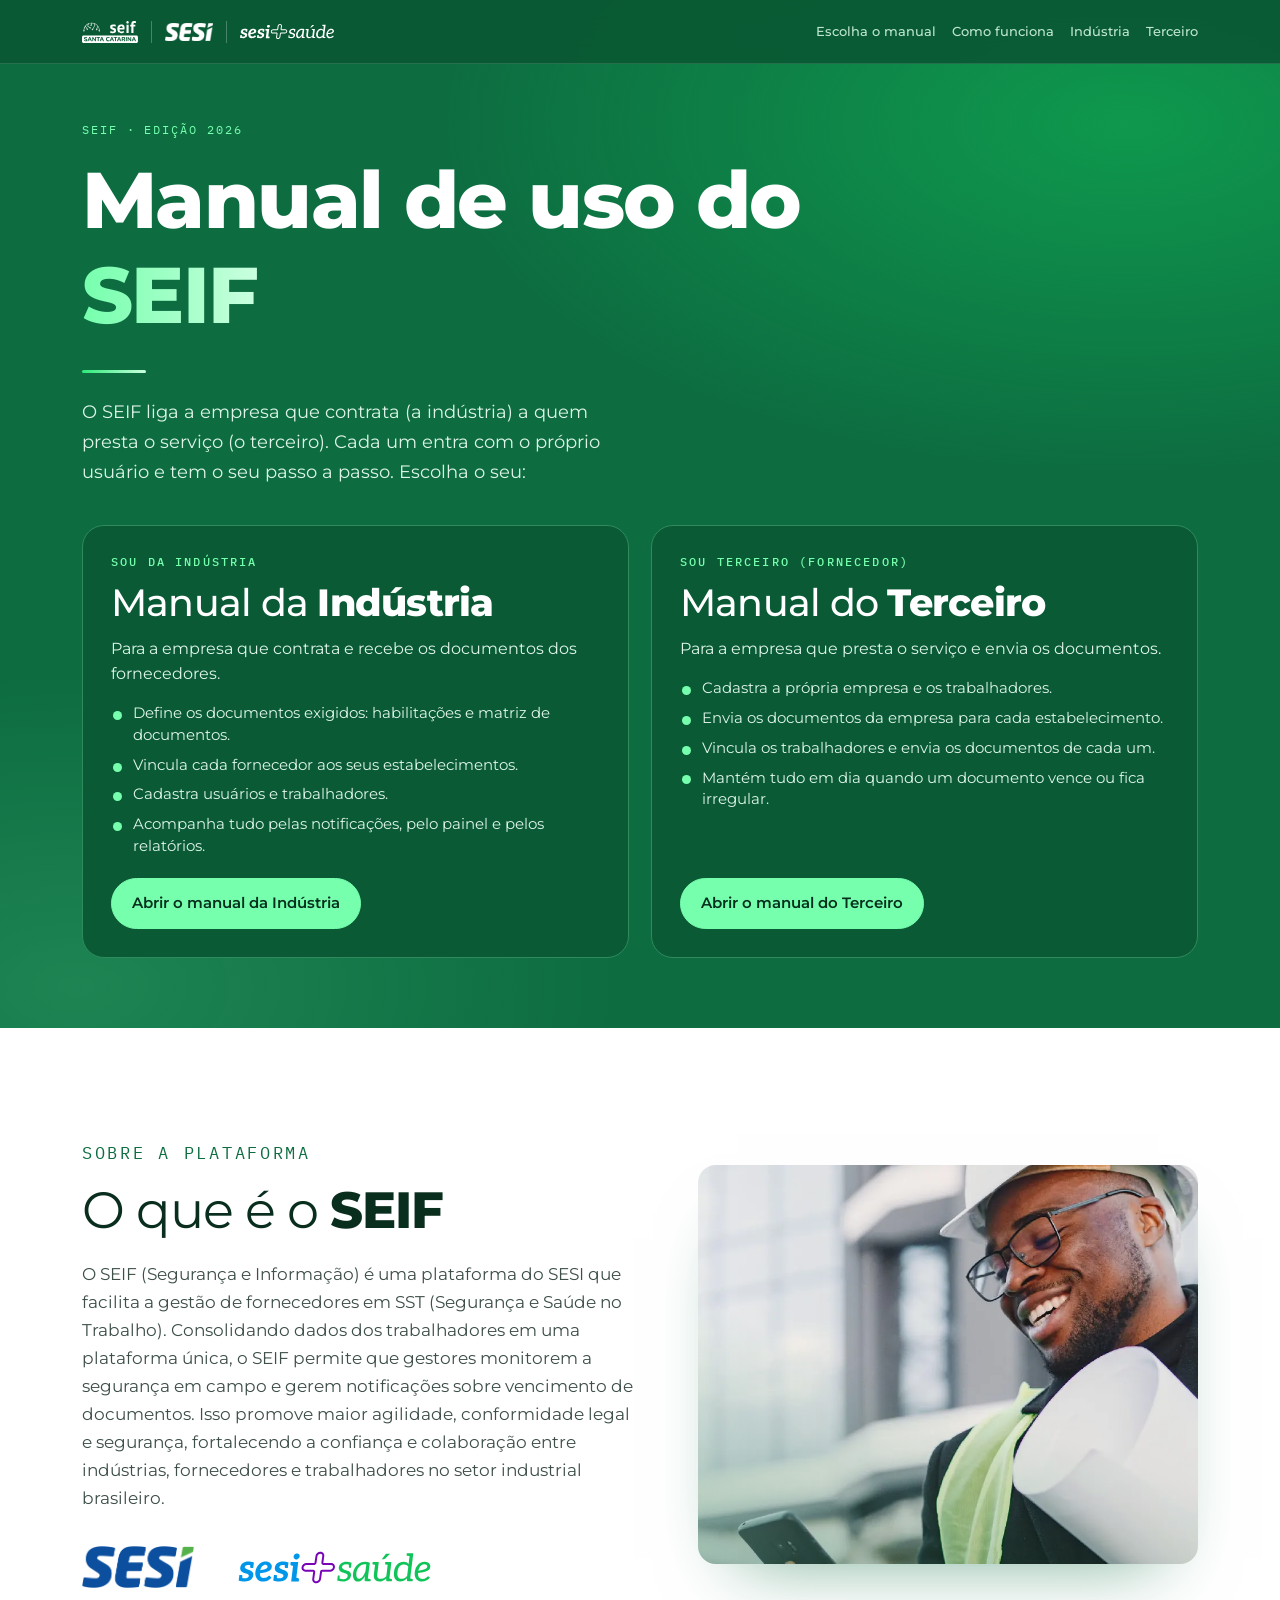
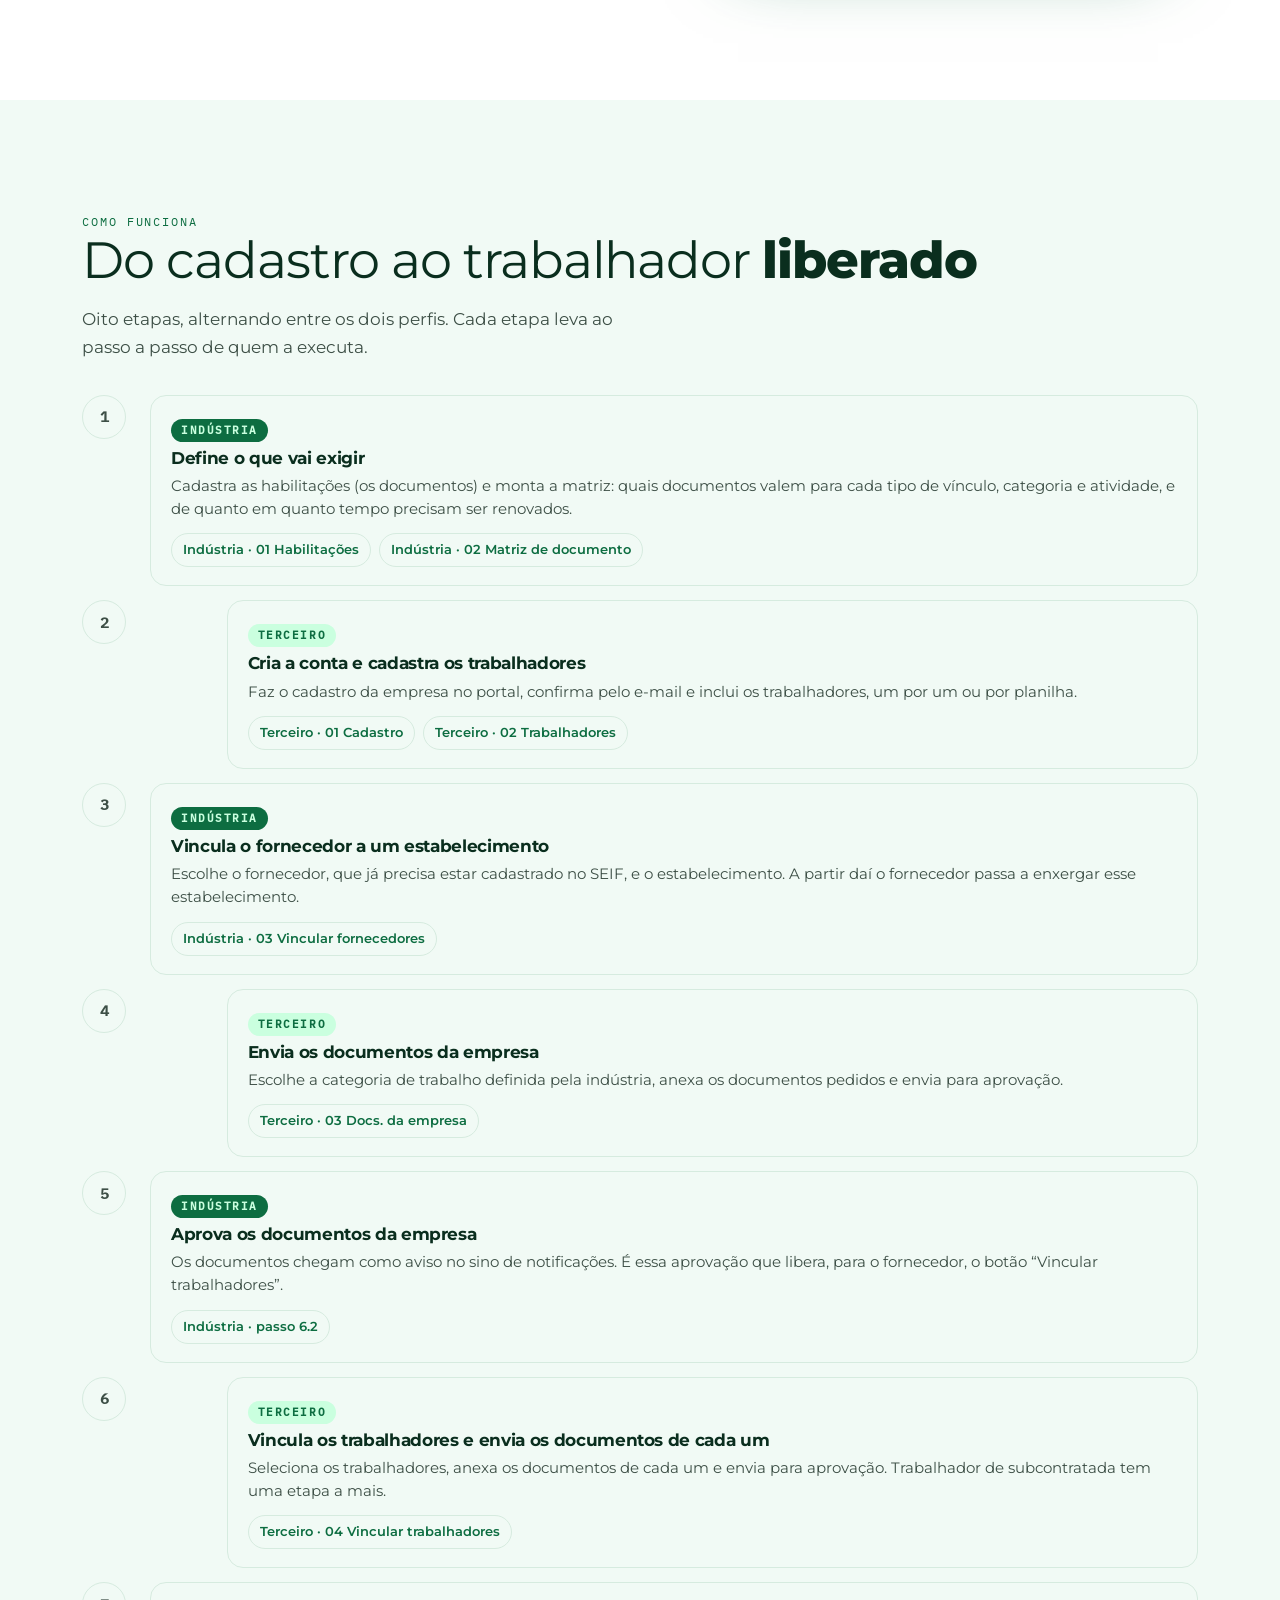
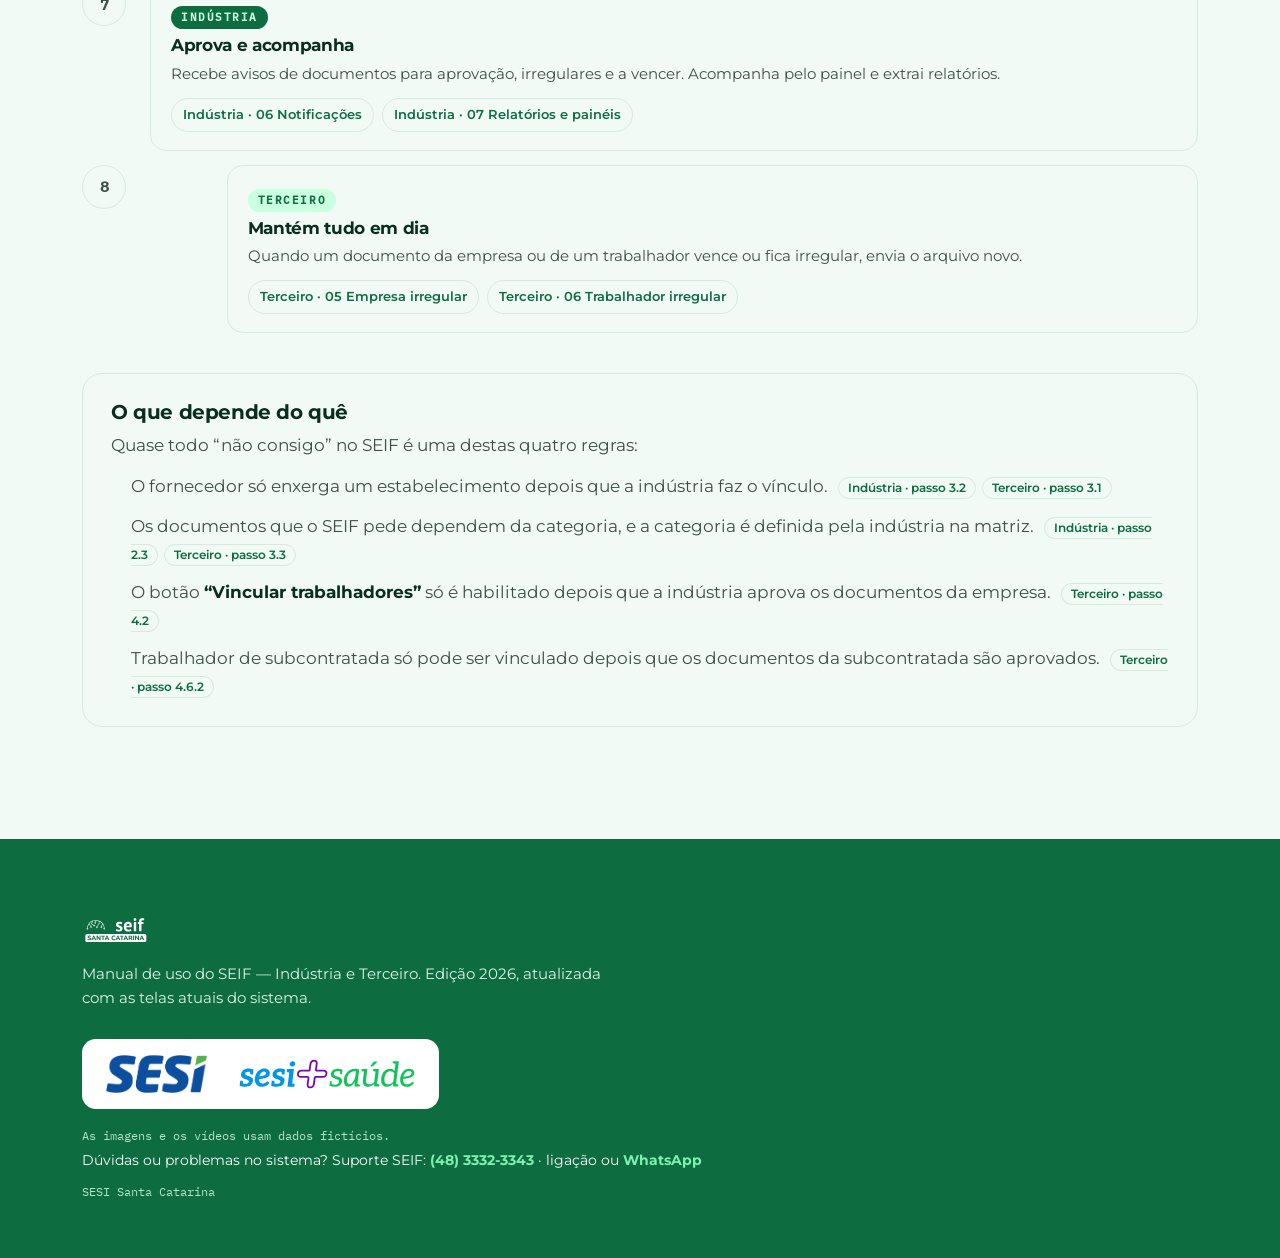
==== commit fc39b0bc: "Problemas e soluções, contato do suporte e vídeos do Terceiro" ====
--- a/index.html
+++ b/index.html
@@ -59,7 +59,6 @@
           <h2>Manual da <b>Indústria</b></h2>
           <p>Para a empresa que contrata e recebe os documentos dos fornecedores.</p>
           <ul><li>Define os documentos exigidos: habilitações e matriz de documentos.</li><li>Vincula cada fornecedor aos seus estabelecimentos.</li><li>Cadastra usuários e trabalhadores.</li><li>Acompanha tudo pelas notificações, pelo painel e pelos relatórios.</li></ul>
-          <span class="pick__meta">7 temas · 23 passos · 7 vídeos narrados</span>
           <span class="btn btn--solid">Abrir o manual da Indústria</span>
         </a>
         <a class="pick up" href="terceiro.html">
@@ -67,7 +66,6 @@
           <h2>Manual do <b>Terceiro</b></h2>
           <p>Para a empresa que presta o serviço e envia os documentos.</p>
           <ul><li>Cadastra a própria empresa e os trabalhadores.</li><li>Envia os documentos da empresa para cada estabelecimento.</li><li>Vincula os trabalhadores e envia os documentos de cada um.</li><li>Mantém tudo em dia quando um documento vence ou fica irregular.</li></ul>
-          <span class="pick__meta">7 temas · 35 passos · 7 vídeos narrados</span>
           <span class="btn btn--solid">Abrir o manual do Terceiro</span>
         </a>
       </div>
@@ -123,6 +121,7 @@
     <div>
       <div class="foot__brands"><img class="brands__sesi" data-img="logo_sesi" alt="SESI" width="470" height="176" loading="lazy" decoding="async"><img class="brands__saude" data-img="logo_saude" alt="SESI Saúde" width="553" height="95" loading="lazy" decoding="async"></div>
       <small>As imagens e os vídeos usam dados fictícios.</small>
+      <small class="foot__sup">Dúvidas ou problemas no sistema? Suporte SEIF: <a href="tel:+554833323343">(48) 3332-3343</a> · ligação ou <a href="https://wa.me/554833323343" target="_blank" rel="noopener">WhatsApp</a></small>
       <small>SESI Santa Catarina</small>
     </div>
   </div>
--- a/assets/css/manual.css
+++ b/assets/css/manual.css
@@ -527,3 +527,6 @@
 }
 @media(prefers-reduced-motion:reduce){.stage__item,.stage__item.on{transition:none;transform:none}}
 @media print{.stage-col{display:none}.steps.has-stage .step>.shot,.steps.has-stage .step>.shots{display:block}}
+.foot small.foot__sup{font-family:inherit;font-size:14px;color:#fff;margin:4px 0 10px}
+.foot__sup a{color:#7ef0ad;font-weight:700;text-decoration:none;white-space:nowrap}
+.foot__sup a:hover{text-decoration:underline}
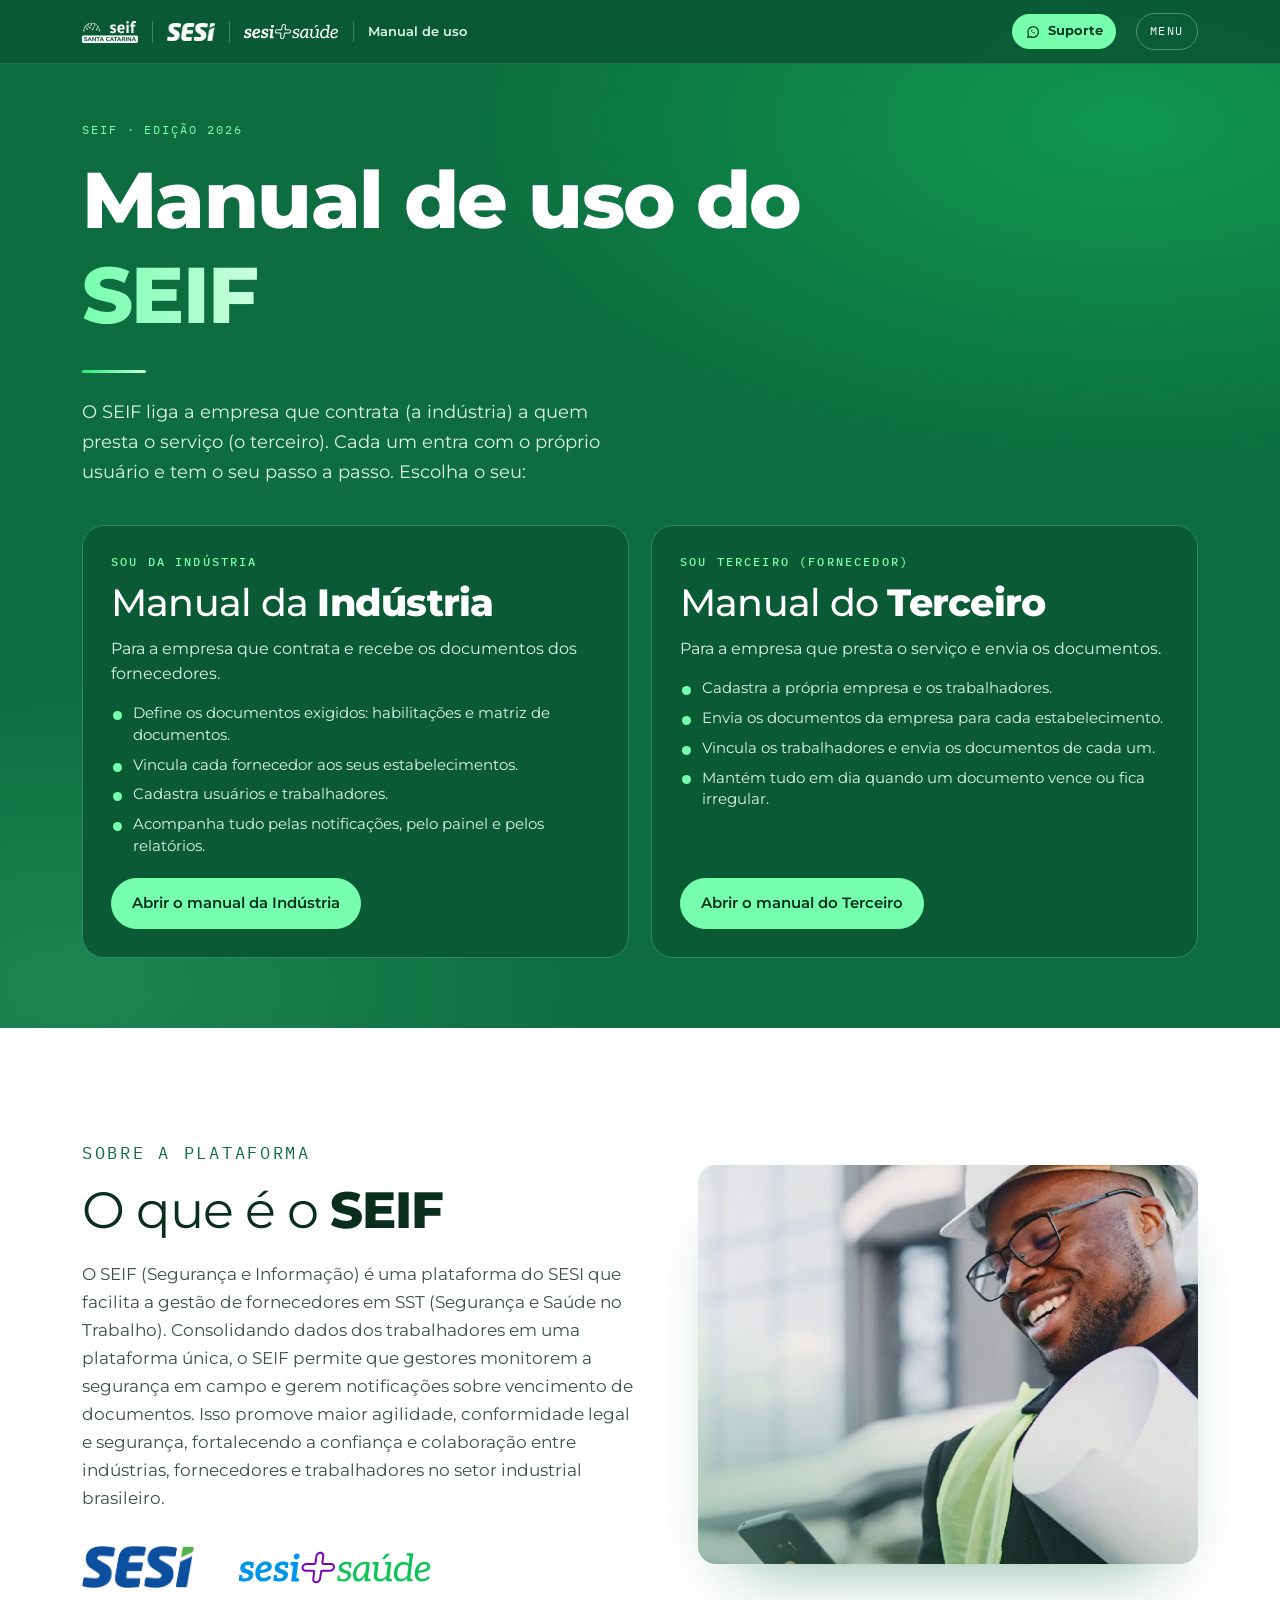
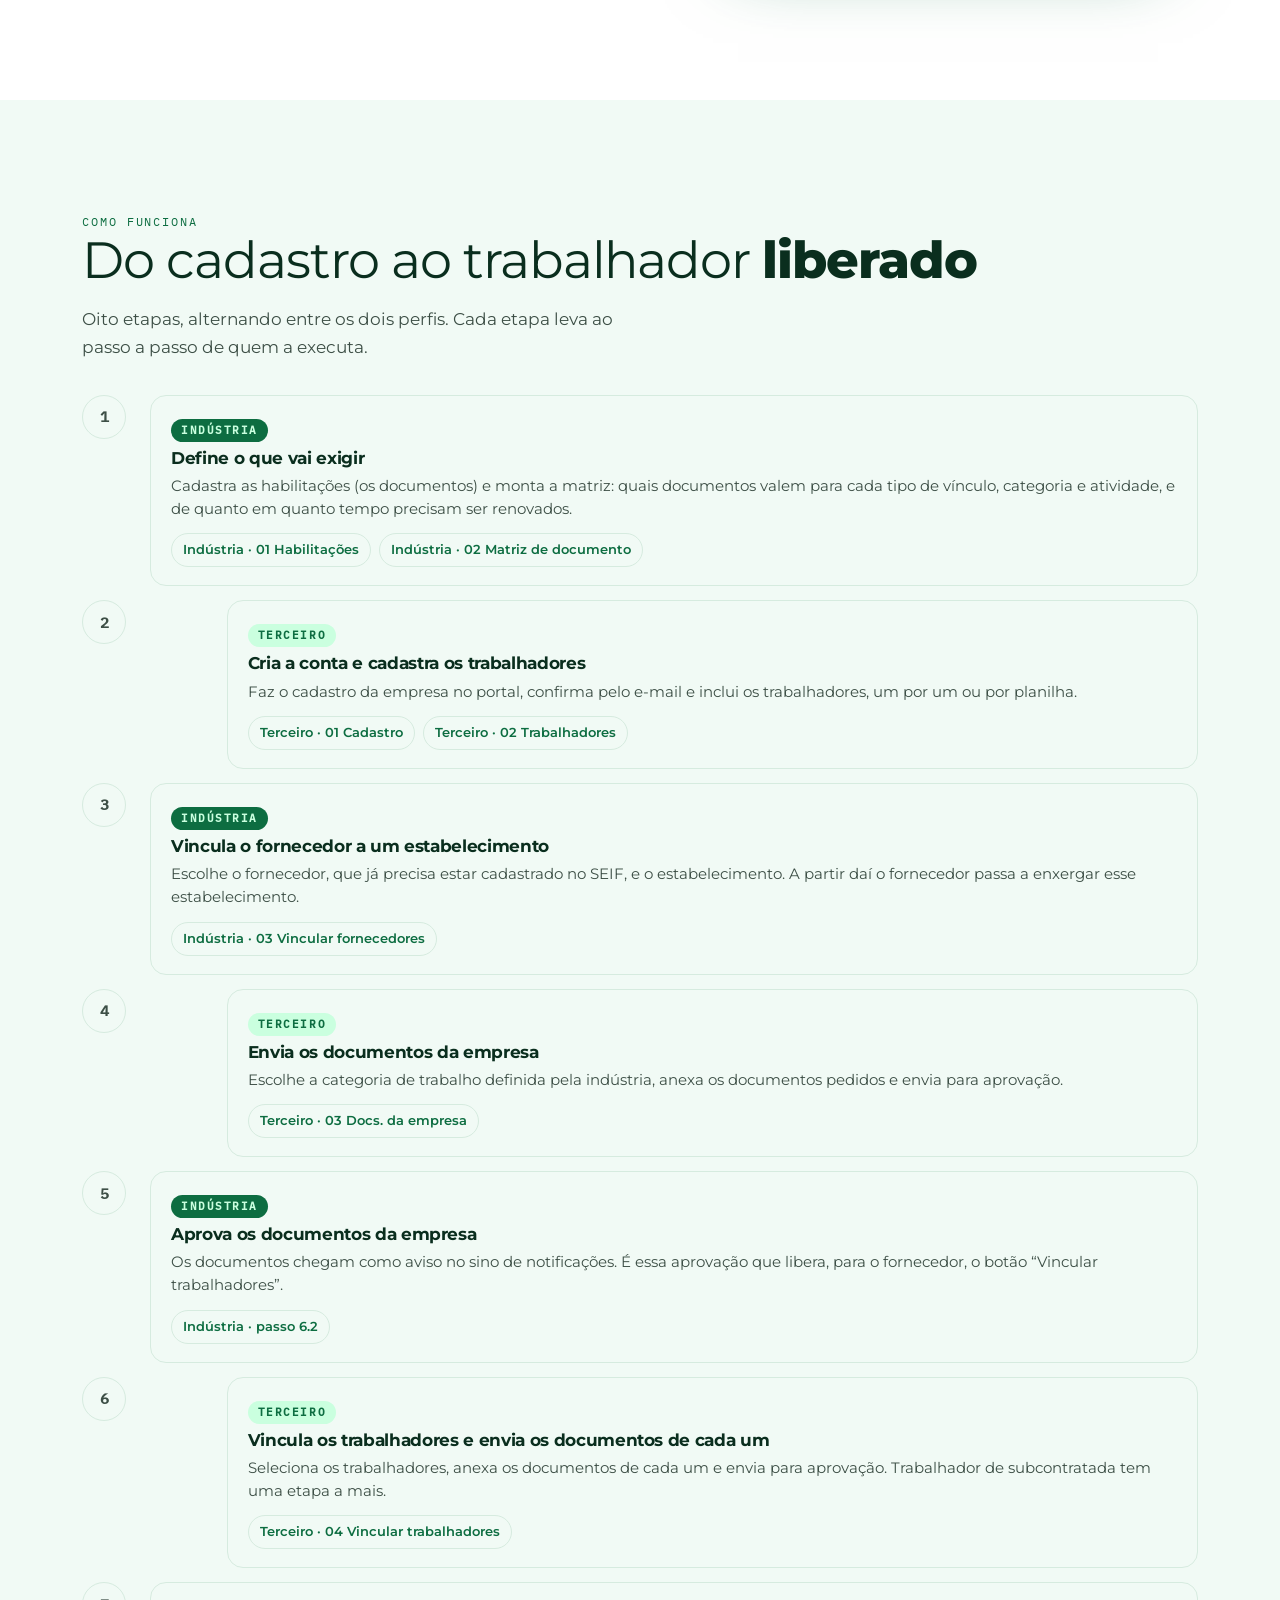
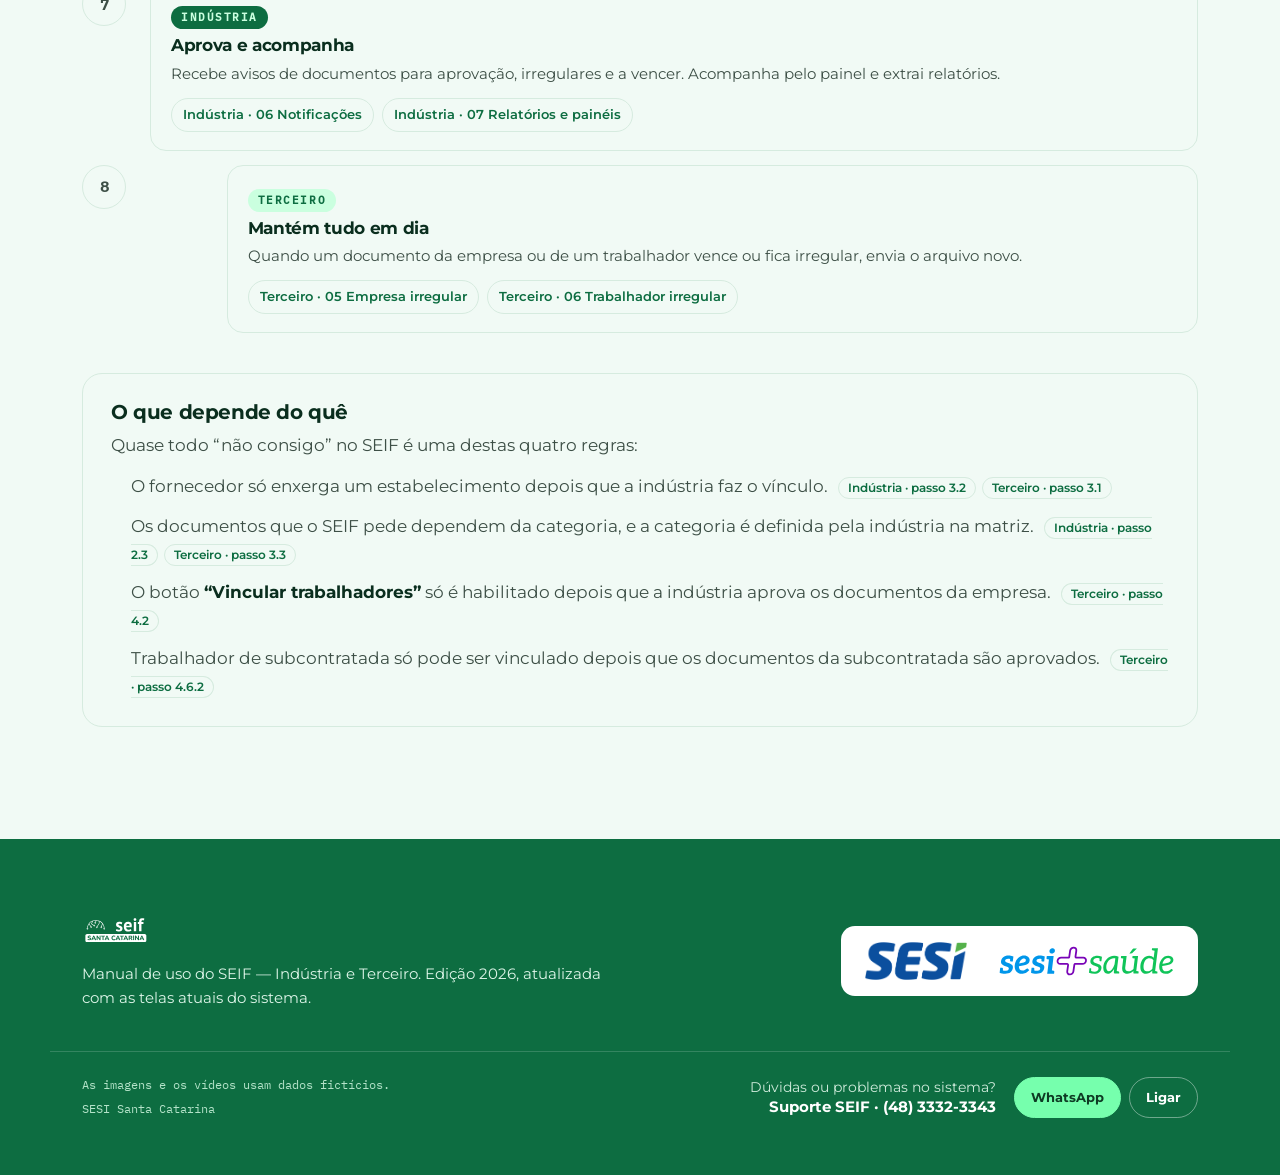
==== commit d797c531: "Botão Suporte no topo, rodapé reorganizado e busca por perguntas" ====
--- a/index.html
+++ b/index.html
@@ -42,6 +42,7 @@
       <a href="industria.html">Indústria</a>
       <a href="terceiro.html">Terceiro</a>
     </nav>
+    <a class="bar__sup" href="https://wa.me/554833323343?text=Ol%C3%A1%21%20Vim%20pelo%20manual%20do%20SEIF%20e%20preciso%20de%20ajuda%20com%3A" target="_blank" rel="noopener" title="Falar com o suporte SEIF no WhatsApp: (48) 3332-3343" aria-label="Suporte SEIF no WhatsApp"><svg aria-hidden="true" viewBox="0 0 24 24"><path d="M4 20l1.3-3.9A8 8 0 1 1 8.2 19z" fill="none" stroke="currentColor" stroke-width="1.9" stroke-linejoin="round"/><path d="M9.2 9.3c.2 2.4 2.6 4.8 5 5l1.1-1.2-1.8-.9-.8.8c-.9-.4-1.8-1.3-2.2-2.2l.8-.8-.9-1.8z" fill="currentColor"/></svg><span>Suporte</span></a>
     <button class="bar__menu" type="button" aria-expanded="false" aria-controls="menu">Menu</button>
   </div>
   <i class="bar__progress" aria-hidden="true"></i>
@@ -118,11 +119,13 @@
       <img data-img="logo_w" data-now alt="SEIF Santa Catarina" width="101" height="36">
       <p>Manual de uso do SEIF — Indústria e Terceiro. Edição 2026, atualizada com as telas atuais do sistema.</p>
     </div>
-    <div>
-      <div class="foot__brands"><img class="brands__sesi" data-img="logo_sesi" alt="SESI" width="470" height="176" loading="lazy" decoding="async"><img class="brands__saude" data-img="logo_saude" alt="SESI Saúde" width="553" height="95" loading="lazy" decoding="async"></div>
-      <small>As imagens e os vídeos usam dados fictícios.</small>
-      <small class="foot__sup">Dúvidas ou problemas no sistema? Suporte SEIF: <a href="tel:+554833323343">(48) 3332-3343</a> · ligação ou <a href="https://wa.me/554833323343" target="_blank" rel="noopener">WhatsApp</a></small>
-      <small>SESI Santa Catarina</small>
+    <div class="foot__brands"><img class="brands__sesi" data-img="logo_sesi" alt="SESI" width="470" height="176" loading="lazy" decoding="async"><img class="brands__saude" data-img="logo_saude" alt="SESI Saúde" width="553" height="95" loading="lazy" decoding="async"></div>
+  </div>
+  <div class="wrap foot__base">
+    <div class="foot__notes"><small>As imagens e os vídeos usam dados fictícios.</small><small>SESI Santa Catarina</small></div>
+    <div class="foot__sup">
+      <span class="foot__sup-t">Dúvidas ou problemas no sistema?<b>Suporte SEIF · (48) 3332-3343</b></span>
+      <span class="foot__sup-b"><a class="foot__btn foot__btn--wa" href="https://wa.me/554833323343?text=Ol%C3%A1%21%20Vim%20pelo%20manual%20do%20SEIF%20e%20preciso%20de%20ajuda%20com%3A" target="_blank" rel="noopener">WhatsApp</a><a class="foot__btn" href="tel:+554833323343">Ligar</a></span>
     </div>
   </div>
 </footer>
--- a/assets/css/manual.css
+++ b/assets/css/manual.css
@@ -112,7 +112,7 @@
 .mark{display:flex;align-items:center;gap:14px;white-space:nowrap}
 .mark img{height:30px;width:auto}
 .mark__name{font-size:13px;font-weight:600;color:#DDF5E8;border-left:1px solid rgba(255,255,255,.22);padding-left:14px;opacity:0;transform:translateY(6px);transition:opacity .3s,transform .3s}
-@media(min-width:1161px){.mark__name{display:none}}
+@media(min-width:1501px){.mark__name{display:none}}
 .bar.scrolled .mark__name{opacity:1;transform:none}
 @media(max-width:560px){.mark__name{display:none}}
 .bar__nav{display:flex;gap:18px;margin-left:auto;font-size:13px;font-weight:500;color:#BFE6D0}
@@ -124,7 +124,7 @@
 .bar__search svg{width:16px;height:16px}
 .bar__menu{display:none;font-family:var(--mono);font-size:11.5px;letter-spacing:.14em;text-transform:uppercase;padding:8px 13px;border:1px solid rgba(255,255,255,.3);border-radius:999px}
 .bar__progress{position:absolute;left:0;bottom:-1px;height:2px;width:100%;background:linear-gradient(90deg,#2DEA79,#CAFFDF);transform-origin:0 50%;transform:scaleX(var(--p,0))}
-@media(max-width:1160px){
+@media(max-width:1500px){
   .bar__nav{display:none}
   .bar__search{margin-left:auto}
   .bar__menu{display:inline-flex}
@@ -457,8 +457,8 @@
 @media(max-width:900px){.marks .mark__name{display:none}}
 /* com o menu inteiro na barra (computador), o menu fica um pouco mais junto,
    para sobrar folga entre as marcas e ele em qualquer largura */
-@media(min-width:1161px){.marks{gap:13px}.bar__in{gap:18px}.bar__nav{gap:16px}}
-@media(min-width:1161px) and (max-width:1339px){.bar__search kbd{display:none}}
+@media(min-width:1501px){.marks{gap:13px}.bar__in{gap:18px}.bar__nav{gap:16px}}
+@media(min-width:1501px) and (max-width:1599px){.bar__search kbd{display:none}}
 @media(max-width:640px){.marks{gap:10px}.lg--seif{--h:20px}.lg--sesi{--h:16px}.lg--saude{--h:13.5px}.marks__sep{height:19px}}
 @media(max-width:400px){
   .marks{gap:8px}.lg--seif{--h:19px}.lg--sesi{--h:15px}.lg--saude{--h:12.5px}.marks__sep{height:17px}
@@ -469,10 +469,10 @@
 /* ---------- SITE: link para trocar de manual e página inicial ---------- */
 .bar__swap{flex:none;font-size:12px;font-weight:600;color:#DDF5E8;text-decoration:none;border:1px solid rgba(255,255,255,.32);border-radius:999px;padding:7px 12px;white-space:nowrap}
 .bar__swap:hover,.bar__swap:focus-visible{color:#76FFAD;border-color:#76FFAD}
-@media(max-width:1160px){.bar__swap{display:none}}
-@media(min-width:1161px) and (max-width:1439px){.bar__swap{font-size:0;padding:0;width:34px;height:34px;display:grid;place-items:center}.bar__swap::before{content:'⇄';font-size:16px}}
+@media(max-width:1500px){.bar__swap{display:none}}
+@media(min-width:1501px) and (max-width:1679px){.bar__swap{font-size:0;padding:0;width:34px;height:34px;display:grid;place-items:center}.bar__swap::before{content:'⇄';font-size:16px}}
 .bar__nav a.only-mobile{display:none}
-@media(max-width:1160px){.bar__nav a.only-mobile{display:block}}
+@media(max-width:1500px){.bar__nav a.only-mobile{display:block}}
 
 /* ---------- PÁGINA INICIAL (index.html) ---------- */
 .choose{display:grid;grid-template-columns:1fr 1fr;gap:22px;margin-top:38px}
@@ -527,6 +527,37 @@
 }
 @media(prefers-reduced-motion:reduce){.stage__item,.stage__item.on{transition:none;transform:none}}
 @media print{.stage-col{display:none}.steps.has-stage .step>.shot,.steps.has-stage .step>.shots{display:block}}
-.foot small.foot__sup{font-family:inherit;font-size:14px;color:#fff;margin:4px 0 10px}
 .foot__sup a{color:#7ef0ad;font-weight:700;text-decoration:none;white-space:nowrap}
 .foot__sup a:hover{text-decoration:underline}
+
+/* ---------- SITE: atalho do suporte (WhatsApp) na barra ---------- */
+.bar__sup{flex:none;display:inline-flex;align-items:center;gap:7px;font-size:12.5px;font-weight:700;color:#0E3B24;background:#76FFAD;border-radius:999px;padding:7px 13px;text-decoration:none;white-space:nowrap;margin-left:12px;transition:filter .2s}
+.bar__sup:hover{filter:brightness(1.08)}
+.bar__sup svg{width:16px;height:16px}
+.bar__in > .bar__sup + .bar__search{margin-left:10px}
+@media(min-width:1501px) and (max-width:1679px){.bar__sup span{display:none}.bar__sup{padding:8px}}
+@media(max-width:420px){.bar__sup span{display:none}.bar__sup{padding:8px}}
+@media(max-width:1500px){.bar__sup{margin-left:auto}.bar__in > .bar__sup ~ .bar__search{margin-left:0}}
+.bar__search,.bar__menu{flex:none}
+/* ---------- SITE: atalho do suporte nos resultados da busca ---------- */
+.palette__sup{display:grid;grid-template-columns:auto 1fr;column-gap:12px;align-items:center;margin-top:6px;padding:11px 14px;border-radius:12px;border:1px dashed #9ad9b6;text-decoration:none;color:inherit;background:rgba(118,255,173,.10)}
+.palette__sup .code{grid-row:span 2;width:26px;height:26px;border-radius:50%;display:grid;place-items:center;background:#76FFAD;color:#0E3B24;font-weight:700}
+.palette__sup small{opacity:.75}
+.palette__sup:hover{background:rgba(118,255,173,.22)}
+
+/* ---------- SITE: rodapé com o suporte no canto inferior direito ---------- */
+.foot__in{align-items:center}
+.foot__in .foot__brands{margin-bottom:0}
+.foot__base{display:flex;flex-wrap:wrap;justify-content:space-between;align-items:center;gap:20px;margin-top:40px;padding-top:24px;border-top:1px solid rgba(255,255,255,.16)}
+.foot__notes small+small{margin-top:6px}
+.foot__sup{display:flex;align-items:center;gap:18px;flex-wrap:wrap;margin-left:auto;text-align:right}
+.foot__sup-t{font-size:13.5px;color:#CFEBDB;line-height:1.4}
+.foot__sup-t b{display:block;font-size:15px;color:#fff}
+.foot__sup-b{display:flex;gap:8px}
+.foot__btn{display:inline-flex;align-items:center;padding:9px 16px;border-radius:999px;font-size:13px;font-weight:700;text-decoration:none;color:#fff;border:1px solid rgba(255,255,255,.4);white-space:nowrap}
+.foot__btn:hover{border-color:#76FFAD;color:#76FFAD}
+.foot__btn--wa{background:#76FFAD;border-color:#76FFAD;color:#0E3B24}
+.foot__btn--wa:hover{color:#0E3B24;filter:brightness(1.08)}
+@media(max-width:640px){.foot__sup{margin-left:0;text-align:left}}
+.foot a.foot__btn{color:#fff}
+.foot a.foot__btn--wa,.foot a.foot__btn--wa:hover{color:#0E3B24}
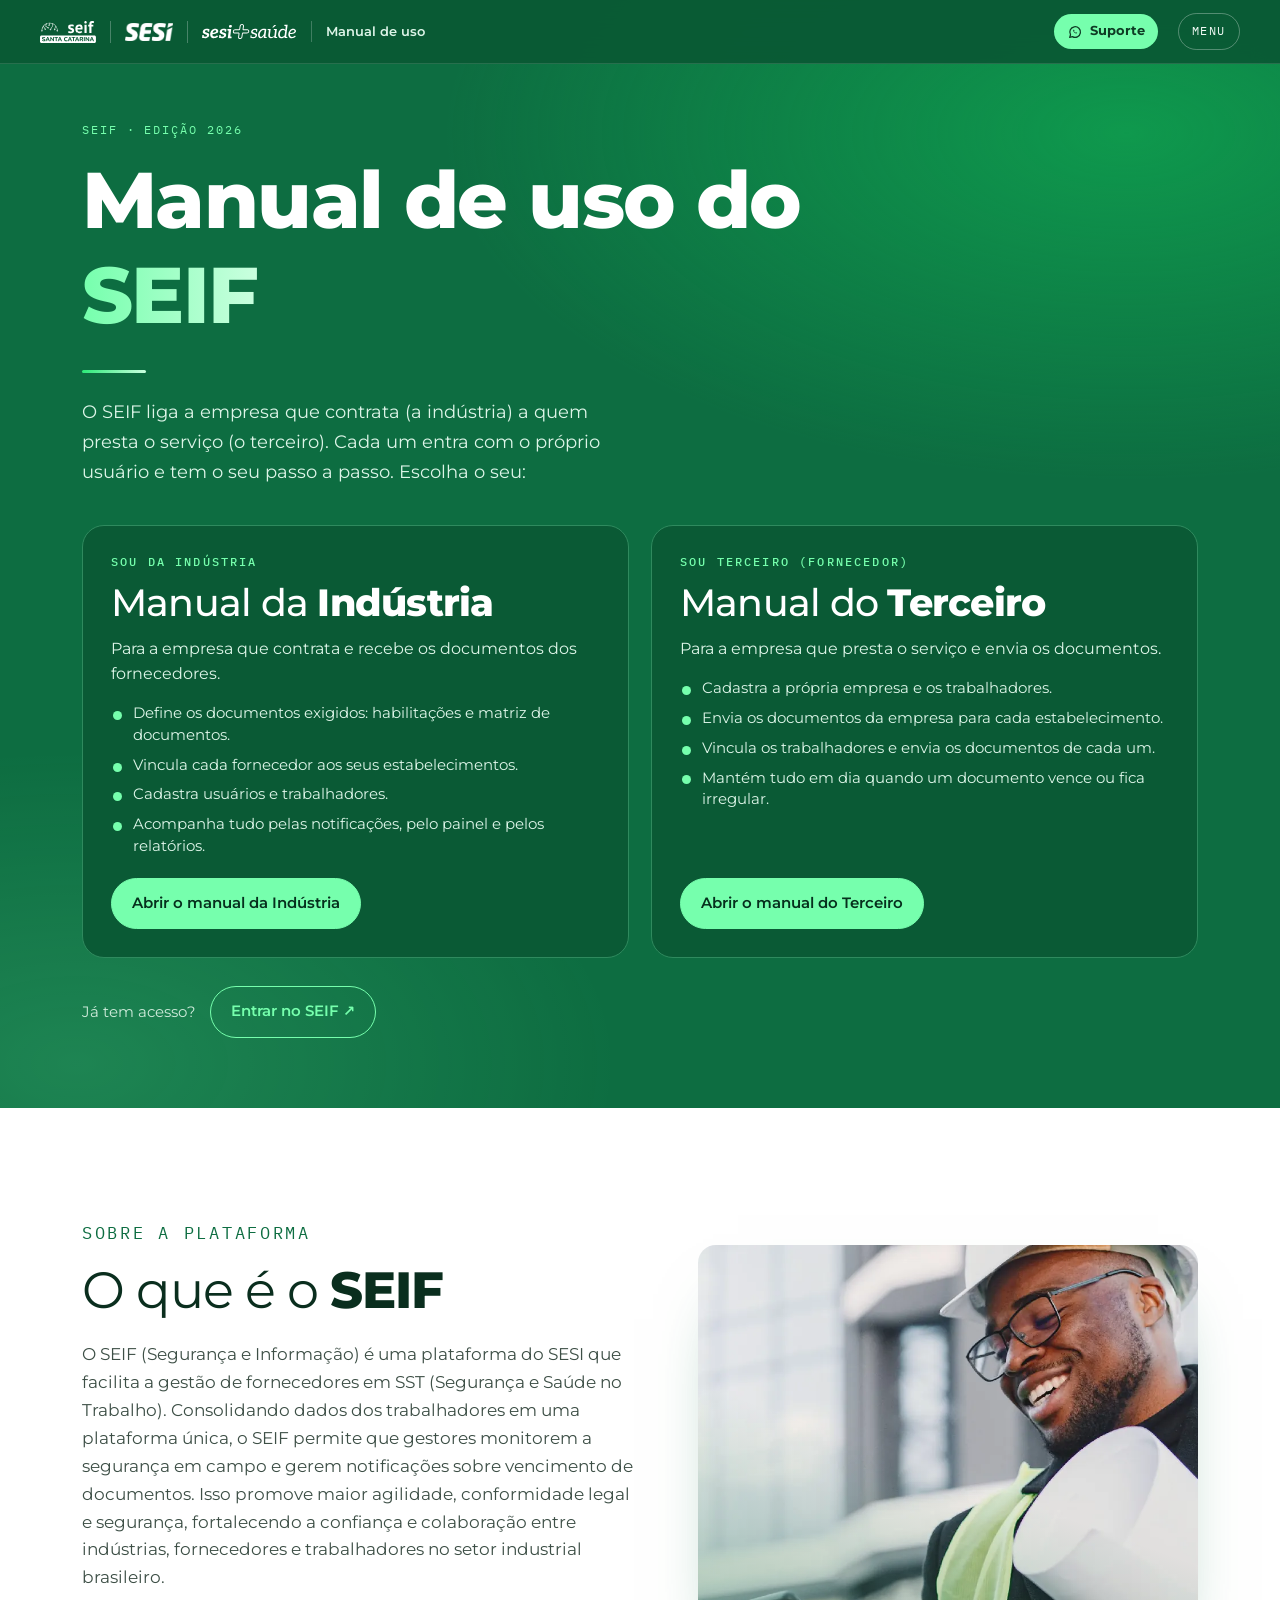
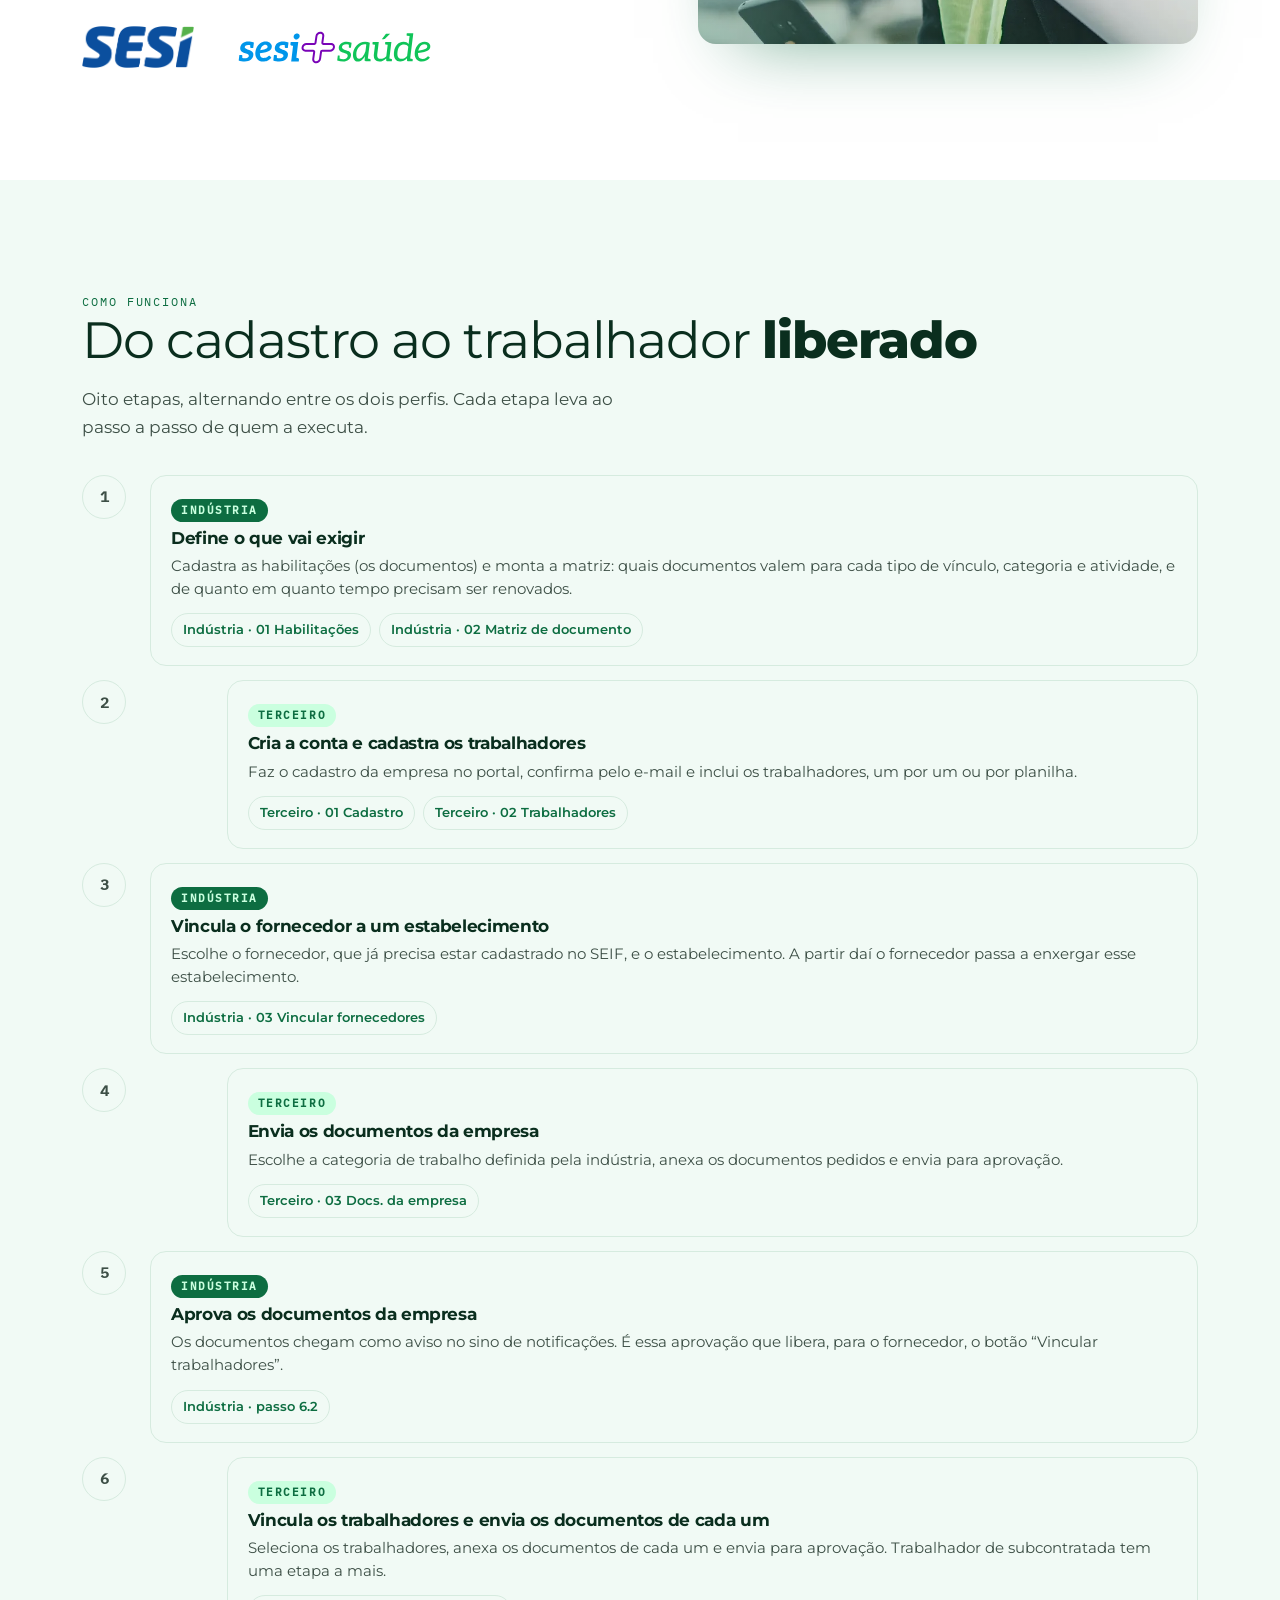
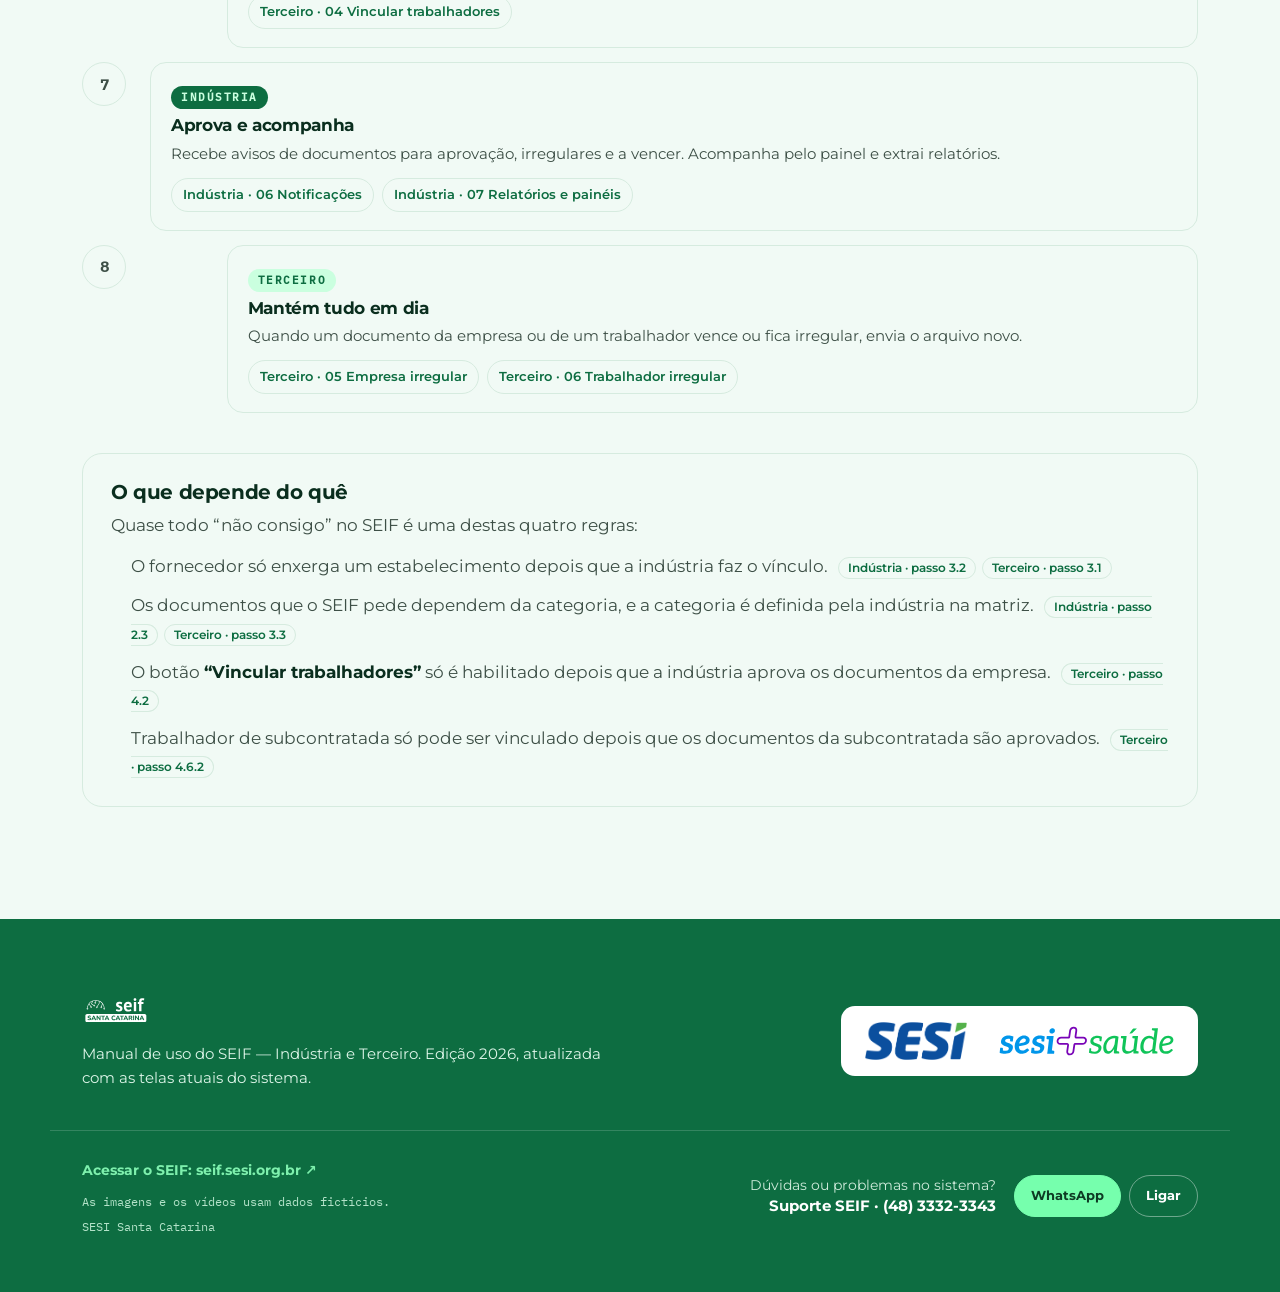
==== commit c877cd57: "Link do SEIF oficial e barra superior mais larga" ====
--- a/index.html
+++ b/index.html
@@ -70,6 +70,7 @@
           <span class="btn btn--solid">Abrir o manual do Terceiro</span>
         </a>
       </div>
+      <p class="home-seif up">Já tem acesso? <a class="btn btn--seif" href="https://seif.sesi.org.br/login" target="_blank" rel="noopener">Entrar no SEIF ↗</a></p>
     </div>
   </section>
   <section class="sec" id="sobre" data-title="O que é o SEIF">
@@ -122,7 +123,7 @@
     <div class="foot__brands"><img class="brands__sesi" data-img="logo_sesi" alt="SESI" width="470" height="176" loading="lazy" decoding="async"><img class="brands__saude" data-img="logo_saude" alt="SESI Saúde" width="553" height="95" loading="lazy" decoding="async"></div>
   </div>
   <div class="wrap foot__base">
-    <div class="foot__notes"><small>As imagens e os vídeos usam dados fictícios.</small><small>SESI Santa Catarina</small></div>
+    <div class="foot__notes"><a class="foot__seif" href="https://seif.sesi.org.br/login" target="_blank" rel="noopener">Acessar o SEIF: seif.sesi.org.br ↗</a><small>As imagens e os vídeos usam dados fictícios.</small><small>SESI Santa Catarina</small></div>
     <div class="foot__sup">
       <span class="foot__sup-t">Dúvidas ou problemas no sistema?<b>Suporte SEIF · (48) 3332-3343</b></span>
       <span class="foot__sup-b"><a class="foot__btn foot__btn--wa" href="https://wa.me/554833323343?text=Ol%C3%A1%21%20Vim%20pelo%20manual%20do%20SEIF%20e%20preciso%20de%20ajuda%20com%3A" target="_blank" rel="noopener">WhatsApp</a><a class="foot__btn" href="tel:+554833323343">Ligar</a></span>
--- a/assets/css/manual.css
+++ b/assets/css/manual.css
@@ -561,3 +561,12 @@
 @media(max-width:640px){.foot__sup{margin-left:0;text-align:left}}
 .foot a.foot__btn{color:#fff}
 .foot a.foot__btn--wa,.foot a.foot__btn--wa:hover{color:#0E3B24}
+/* ---------- SITE: barra superior mais larga (logo mais à esquerda) ---------- */
+.bar__in{max-width:1600px;padding:0 40px}
+@media(max-width:640px){.bar__in{padding:0 18px}}
+/* ---------- SITE: link para o SEIF (sistema oficial) ---------- */
+.btn.btn--seif{border-color:#76FFAD;color:#76FFAD}
+.btn.btn--seif:hover{background:rgba(118,255,173,.14)}
+.home-seif{margin-top:28px;display:flex;align-items:center;gap:14px;flex-wrap:wrap;color:#CFEBDB;font-size:15px}
+.foot a.foot__seif{display:inline-block;margin-bottom:10px;font-size:14px;font-weight:700;color:#7ef0ad;text-decoration:none}
+.foot a.foot__seif:hover{text-decoration:underline}
